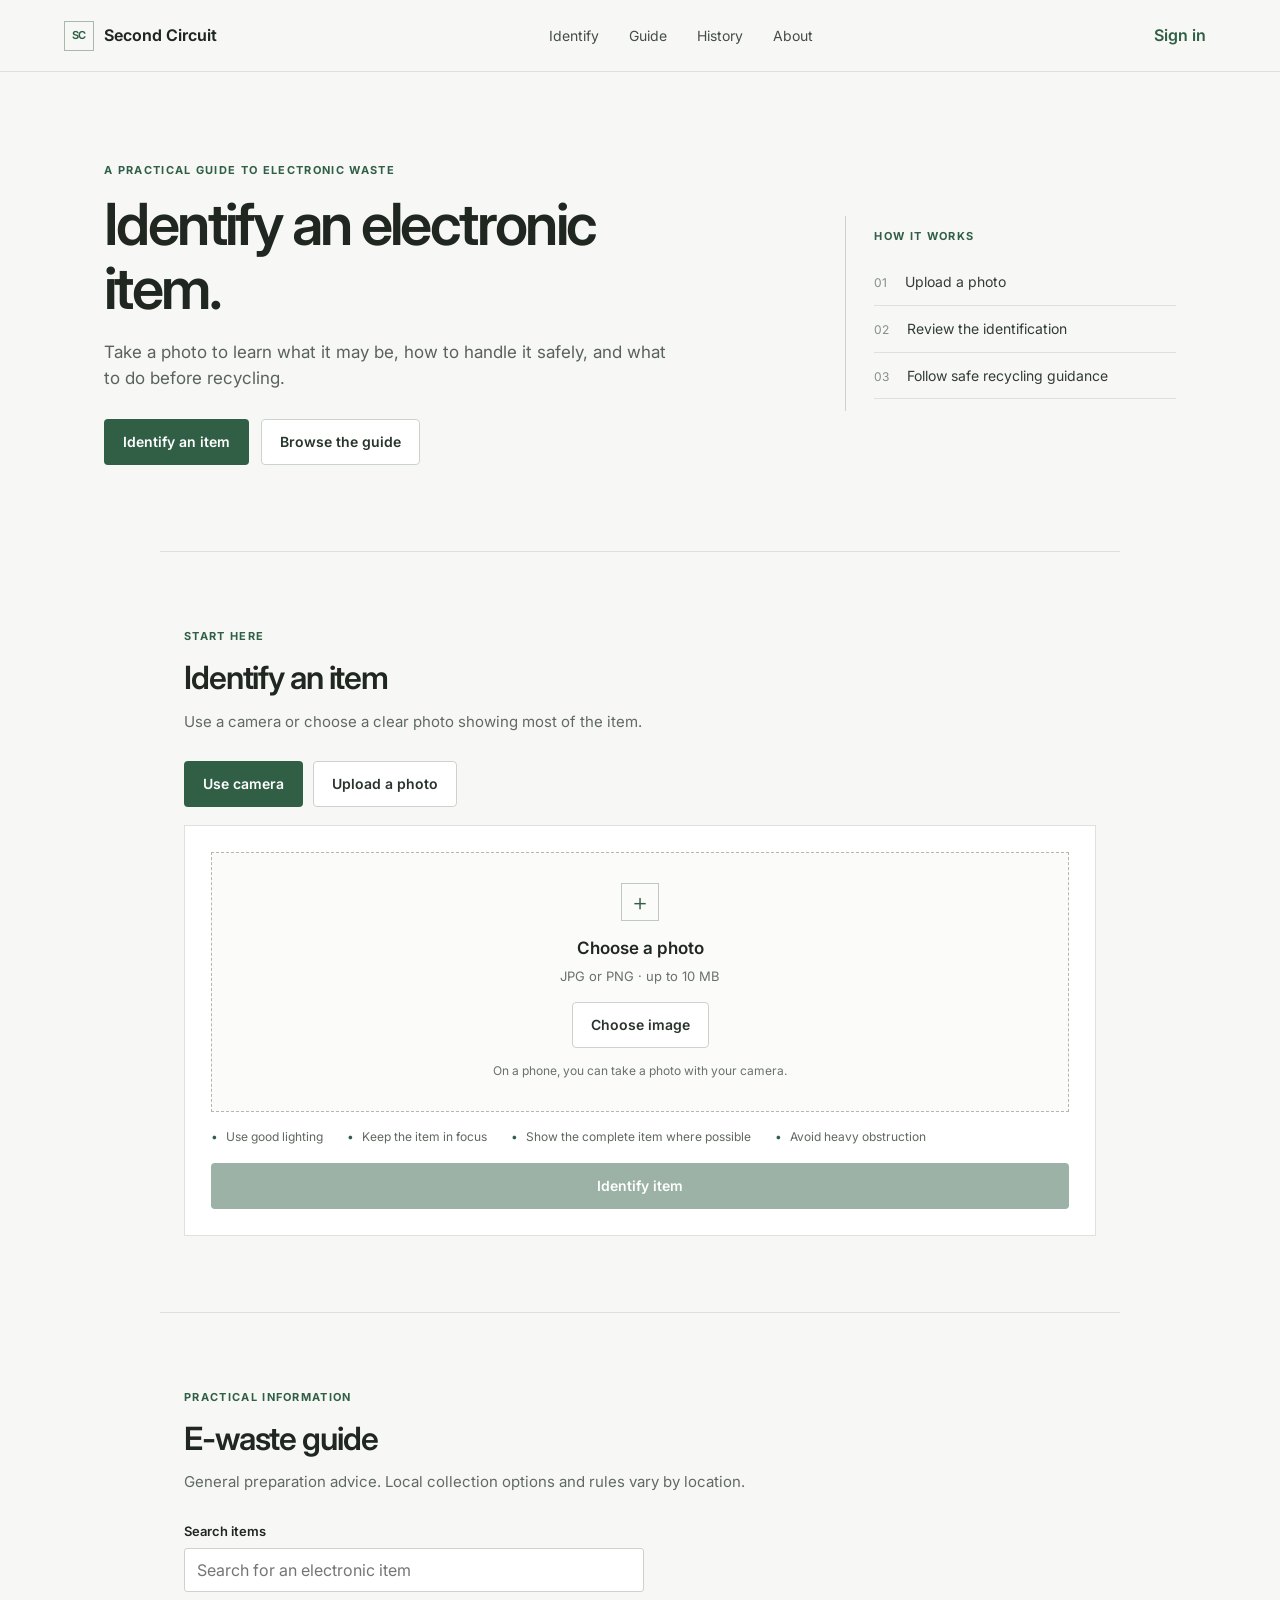
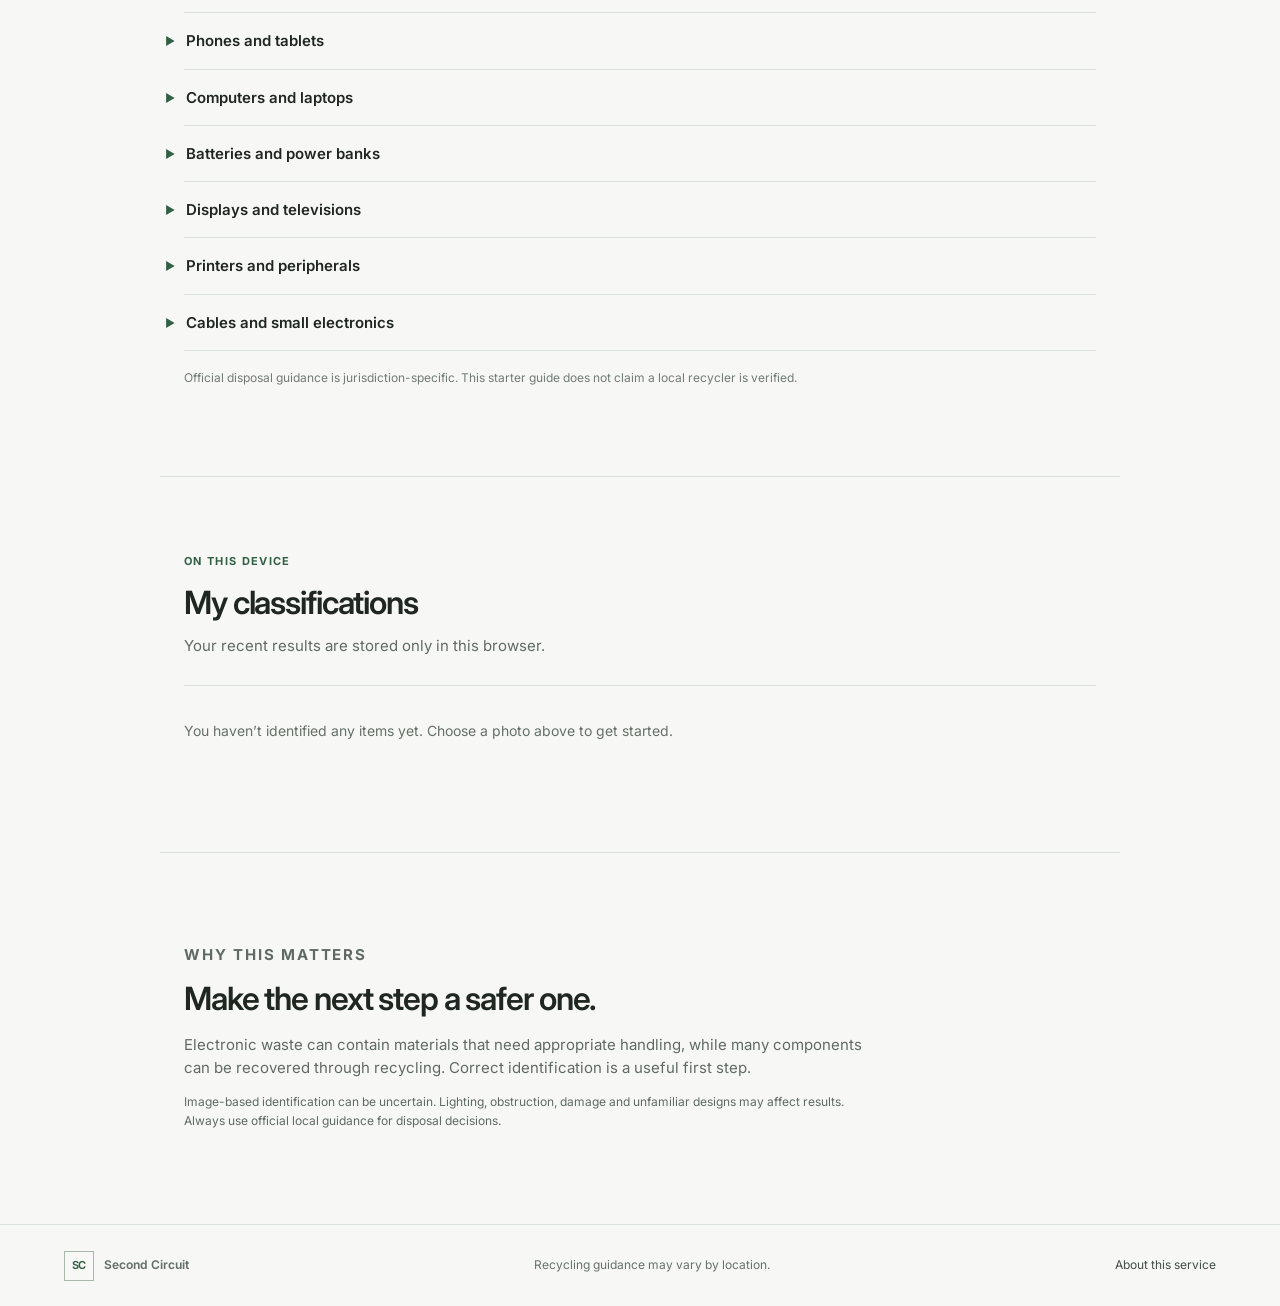
==== index.html @ 51d1e54b "Prepare validated e-waste model for deployment" ====
<!doctype html>
<html lang="en">
<head>
  <meta charset="utf-8">
  <meta name="viewport" content="width=device-width, initial-scale=1">
  <meta name="theme-color" content="#f7f8f6">
  <title>Second Circuit — E-waste assistant</title>
  <link rel="stylesheet" href="styles.css">
</head>
<body>
  <header class="site-header">
    <a class="brand" href="#home" aria-label="Second Circuit home"><span class="brand-mark">SC</span><span>Second Circuit</span></a>
    <nav aria-label="Main navigation"><a href="#identify">Identify</a><a href="#guide">Guide</a><a href="#history">History</a><a href="#about">About</a></nav>
    <button class="text-button" id="accountButton" type="button">Sign in</button>
  </header>

  <main>
    <section class="hero" id="home">
      <div class="hero-copy">
        <p class="eyebrow">A practical guide to electronic waste</p>
        <h1>Identify an electronic item.</h1>
        <p class="intro">Take a photo to learn what it may be, how to handle it safely, and what to do before recycling.</p>
        <div class="actions"><a class="button primary" href="#identify">Identify an item</a><a class="button secondary" href="#guide">Browse the guide</a></div>
      </div>
      <div class="hero-note" aria-label="Three simple steps"><p class="eyebrow">How it works</p><ol><li><span>01</span> Upload a photo</li><li><span>02</span> Review the identification</li><li><span>03</span> Follow safe recycling guidance</li></ol></div>
    </section>

    <section class="section identify-section" id="identify">
      <div class="section-heading"><p class="eyebrow">Start here</p><h2>Identify an item</h2><p>Use a camera or choose a clear photo showing most of the item.</p></div>
      <div class="identify-actions"><button class="button primary" id="useCameraButton" type="button">Use camera</button><button class="button secondary" id="uploadPhotoButton" type="button">Upload a photo</button></div>
      <section id="cameraPanel" class="camera-panel" aria-labelledby="cameraHeading" hidden>
        <div class="camera-heading"><div><p class="eyebrow">Live camera</p><h3 id="cameraHeading">Identify with camera</h3></div><button class="text-button" id="closeCameraButton" type="button">Close</button></div>
        <div id="cameraSetup" class="camera-setup">
          <p>Use your camera to identify an electronic item in real time.</p>
          <p>Your camera is accessed only while this screen is active. Video is not recorded or stored.</p>
          <p id="cameraSetupMessage" class="camera-live-message" role="status" hidden></p>
          <button class="button primary" id="startCameraButton" type="button">Start camera</button>
        </div>
        <div id="cameraActive" hidden>
          <div class="camera-frame"><video id="cameraVideo" autoplay playsinline muted aria-label="Live camera preview"></video></div>
          <p id="cameraLiveMessage" class="camera-live-message" role="status" aria-live="polite">Camera active. Identification will be unavailable until a trained model is configured.</p>
          <div id="cameraPrediction" class="camera-prediction" aria-live="polite" hidden></div>
          <div class="camera-controls"><button class="button primary" id="useResultButton" type="button" hidden>Use this result</button><button class="button secondary" id="retryInferenceButton" type="button" hidden>Retry classification</button><button class="button secondary" id="switchCameraButton" type="button" hidden>Switch camera</button><button class="text-button" id="stopCameraButton" type="button">Stop camera</button></div>
        </div>
        <div id="cameraError" class="camera-error" role="alert" hidden></div>
        <div id="cameraRecovery" class="camera-controls" hidden><button class="button secondary" id="retryCameraButton" type="button">Try again</button><button class="text-button" id="cameraUploadFallback" type="button">Upload a photo instead</button></div>
      </section>
      <form id="identifyForm" class="upload-panel">
        <input id="imageInput" type="file" accept="image/jpeg,image/png" capture="environment" hidden>
        <div id="dropZone" class="drop-zone" tabindex="0" role="button" aria-label="Choose an image of an electronic item">
          <div id="emptyUpload"><div class="upload-symbol" aria-hidden="true">＋</div><h3>Choose a photo</h3><p>JPG or PNG · up to 10 MB</p><button type="button" class="button secondary" id="chooseButton">Choose image</button><p class="camera-hint">On a phone, you can take a photo with your camera.</p></div>
          <div id="previewWrap" hidden><img id="preview" alt="Preview of the selected electronic item"><div class="file-meta"><strong id="fileName"></strong><span id="fileSize"></span></div><div class="preview-actions"><button type="button" class="text-button" id="changeButton">Change image</button><button type="button" class="text-button danger-text" id="removeButton">Remove</button></div></div>
        </div>
        <ul class="tips"><li>Use good lighting</li><li>Keep the item in focus</li><li>Show the complete item where possible</li><li>Avoid heavy obstruction</li></ul>
        <button class="button primary submit-button" id="analyzeButton" type="submit" disabled>Identify item</button>
        <p id="uploadError" class="form-error" role="alert" hidden></p>
      </form>
      <section id="result" class="result-panel" aria-live="polite" hidden></section>
    </section>

    <section class="section guide-section" id="guide">
      <div class="section-heading"><p class="eyebrow">Practical information</p><h2>E-waste guide</h2><p>General preparation advice. Local collection options and rules vary by location.</p></div>
      <label class="search-label" for="guideSearch">Search items</label><input class="search-input" id="guideSearch" type="search" placeholder="Search for an electronic item">
      <div class="guide-list" id="guideList"></div>
      <p class="source-note">Official disposal guidance is jurisdiction-specific. This starter guide does not claim a local recycler is verified.</p>
    </section>

    <section class="section history-section" id="history">
      <div class="section-heading"><p class="eyebrow">On this device</p><h2>My classifications</h2><p>Your recent results are stored only in this browser.</p></div>
      <div id="historyList" class="history-list"></div>
    </section>

    <section class="section about-section" id="about"><p class="eyebrow">Why this matters</p><h2>Make the next step a safer one.</h2><p>Electronic waste can contain materials that need appropriate handling, while many components can be recovered through recycling. Correct identification is a useful first step.</p><p class="source-note">Image-based identification can be uncertain. Lighting, obstruction, damage and unfamiliar designs may affect results. Always use official local guidance for disposal decisions.</p></section>
  </main>
  <footer><a class="brand" href="#home"><span class="brand-mark">SC</span><span>Second Circuit</span></a><span>Recycling guidance may vary by location.</span><a href="#about">About this service</a></footer>
  <script src="api-config.js"></script>
  <script src="camera-controller.js"></script>
  <script src="app.js"></script>
</body>
</html>
---- styles.css ----
@import url('https://fonts.googleapis.com/css2?family=Inter:wght@400;500;600;700&display=swap');
:root{font-family:Inter,Arial,sans-serif;color:#202620;background:#f7f8f6;font-synthesis:none;text-rendering:optimizeLegibility;--green:#315f46;--green-dark:#254a36;--muted:#68716a;--line:#dce2dc;--surface:#fff;--warning:#825b20}*{box-sizing:border-box}html{scroll-behavior:smooth}body{margin:0;line-height:1.55}.site-header{height:72px;padding:0 max(5vw,24px);display:flex;align-items:center;justify-content:space-between;border-bottom:1px solid var(--line);background:rgba(247,248,246,.96);position:sticky;top:0;z-index:5}.brand{display:inline-flex;align-items:center;gap:10px;text-decoration:none;color:#202620;font-weight:650}.brand-mark{display:grid;place-items:center;width:30px;height:30px;border:1px solid #a9b8ab;color:var(--green);font-size:11px;letter-spacing:-.04em}.site-header nav{display:flex;gap:30px}.site-header nav a,footer>a:last-child{font-size:14px;color:#444d46;text-decoration:none}.site-header nav a:hover,footer a:hover{color:var(--green)}button,a,input{font:inherit}button,a{touch-action:manipulation}button:focus-visible,a:focus-visible,input:focus-visible,[tabindex]:focus-visible{outline:3px solid #88ad91;outline-offset:3px}.text-button{border:0;background:none;color:var(--green);font-weight:600;cursor:pointer;padding:10px}.hero{max-width:1120px;margin:0 auto;padding:90px 24px 86px;display:grid;grid-template-columns:minmax(0,1.6fr) minmax(260px,.8fr);gap:80px;align-items:center}.eyebrow{text-transform:uppercase;font-size:11px;letter-spacing:.12em;font-weight:700;color:var(--green);margin:0 0 14px}.hero h1{font-size:clamp(38px,5vw,58px);letter-spacing:-.045em;line-height:1.1;max-width:600px;margin:0 0 18px;font-weight:600}.intro{font-size:17px;color:#59625b;max-width:570px;margin:0}.actions{display:flex;gap:12px;margin-top:28px}.button{min-height:46px;display:inline-flex;align-items:center;justify-content:center;padding:0 18px;border:1px solid transparent;text-decoration:none;font-size:14px;font-weight:600;cursor:pointer;border-radius:4px;transition:background .15s,border-color .15s}.primary{background:var(--green);color:white}.primary:hover{background:var(--green-dark)}.secondary{background:#fff;border-color:#cbd4cc;color:#28342c}.secondary:hover{border-color:var(--green)}.hero-note{border-left:1px solid #cbd4cc;padding:12px 0 12px 28px}.hero-note ol{list-style:none;margin:0;padding:0}.hero-note li{font-size:14px;padding:12px 0;border-bottom:1px solid var(--line);color:#333b35}.hero-note li span{color:#839087;font-size:12px;margin-right:14px}.section{max-width:960px;margin:auto;padding:76px 24px;border-top:1px solid var(--line)}.section-heading{max-width:600px;margin-bottom:28px}.section-heading h2,.about-section h2{font-size:32px;letter-spacing:-.035em;line-height:1.2;margin:0 0 12px;font-weight:600}.section-heading>p:last-child,.about-section>p{margin:0;color:#606a62;font-size:15px}.upload-panel{padding:26px;background:var(--surface);border:1px solid var(--line)}.drop-zone{min-height:260px;display:grid;place-items:center;text-align:center;border:1px dashed #aeb9b0;background:#fbfcfa;padding:24px}.upload-symbol{width:38px;height:38px;border:1px solid #bec9bf;margin:0 auto 14px;display:grid;place-items:center;font-size:22px;color:var(--green)}.drop-zone h3{font-size:17px;font-weight:600;margin:0 0 4px}.drop-zone p{font-size:13px;color:var(--muted);margin:0 0 16px}.drop-zone .camera-hint{font-size:12px;margin:14px 0 0}.tips{display:flex;flex-wrap:wrap;gap:8px 24px;padding:16px 0;margin:0;list-style:none;color:#5f695f;font-size:12px}.tips li:before{content:'•';color:var(--green);margin-right:8px}.submit-button{width:100%}.submit-button:disabled{opacity:.48;cursor:not-allowed}.form-error{color:#9e3434;font-size:13px;margin:12px 0 0}#previewWrap{max-width:100%;width:420px}#preview{width:100%;height:250px;object-fit:contain;background:#f1f3f0}.file-meta{display:flex;justify-content:space-between;gap:14px;font-size:12px;text-align:left;padding:8px 0;color:#5f695f}.file-meta strong{color:#303a32;overflow:hidden;text-overflow:ellipsis;white-space:nowrap}.preview-actions{display:flex;justify-content:center}.result-panel{margin-top:24px;padding:28px;background:white;border:1px solid var(--line)}.result-top{display:grid;grid-template-columns:112px 1fr;gap:22px;align-items:center}.result-top img{width:112px;height:100px;object-fit:cover;background:#f1f3f0}.result-top h3{font-size:24px;line-height:1.2;margin:5px 0}.result-top p{margin:0;color:#647067;font-size:13px}.confidence{display:inline-block;margin-top:8px;padding:4px 8px;background:#edf2ed;color:#315f46;font-size:12px}.result-message{margin:20px 0 0;padding:14px 16px;border-left:3px solid #bc9145;background:#fbf7ef;color:#584722;font-size:14px}.result-message.error{border-color:#b24848;background:#fbf1f1;color:#762e2e}.result-disclaimer{font-size:12px;color:#68716a;margin-top:14px}.guide-section{max-width:960px}.search-label{display:block;font-weight:600;font-size:13px;margin-bottom:7px}.search-input{width:100%;max-width:460px;height:44px;padding:0 12px;background:white;border:1px solid #cbd4cc;border-radius:3px}.guide-list{margin-top:20px;border-top:1px solid var(--line)}.guide-item{border-bottom:1px solid var(--line)}.guide-item summary{cursor:pointer;padding:16px 2px;font-weight:600;font-size:15px;list-style-position:outside}.guide-item summary::marker{color:var(--green)}.guide-body{padding:0 20px 18px;color:#59625b;font-size:14px;max-width:700px}.guide-body p{margin:4px 0 10px}.guide-body ul{margin:6px 0;padding-left:20px}.source-note{font-size:12px;color:#727b74;margin-top:18px}.history-list{border-top:1px solid var(--line)}.empty-state{padding:20px 0;color:#667067;font-size:14px}.history-row{display:flex;align-items:center;gap:14px;padding:12px 0;border-bottom:1px solid var(--line)}.history-row img{width:48px;height:48px;object-fit:cover;background:#eef1ed}.history-row strong{display:block;font-size:14px}.history-row span{font-size:12px;color:#69736b}.history-row time{margin-left:auto;color:#69736b;font-size:12px}.about-section{max-width:960px;padding-bottom:80px}.about-section>p{max-width:700px;margin:14px 0}.about-section .source-note{font-size:12px}footer{border-top:1px solid var(--line);min-height:82px;padding:20px max(5vw,24px);display:flex;justify-content:space-between;align-items:center;gap:20px}footer span{font-size:12px;color:#68716a}footer>a:last-child{font-size:12px}@media(max-width:700px){.site-header{height:62px;padding:0 18px}.site-header nav{gap:14px}.site-header nav a{font-size:12px}.site-header nav a:nth-child(3),.site-header nav a:nth-child(4){display:none}.site-header>.text-button{font-size:12px;white-space:nowrap}.hero{padding:60px 20px;grid-template-columns:1fr;gap:38px}.hero h1{font-size:40px}.intro{font-size:15px}.hero-note{padding:0 0 0 18px}.section{padding:56px 20px}.section-heading h2,.about-section h2{font-size:28px}.upload-panel{padding:14px}.drop-zone{min-height:240px}.tips{display:grid;grid-template-columns:1fr 1fr;gap:8px}.result-panel{padding:18px}.result-top{grid-template-columns:82px 1fr;gap:14px}.result-top img{width:82px;height:82px}.result-top h3{font-size:20px}footer{flex-wrap:wrap;padding:20px;justify-content:flex-start}footer span{order:3;flex-basis:100%}}@media(max-width:520px){.site-header .brand>span:not(.brand-mark){display:none}.site-header nav{gap:16px}}@media(prefers-reduced-motion:reduce){html{scroll-behavior:auto}*,*::before,*::after{transition:none!important}}
.identify-actions{display:flex;gap:10px;margin:0 0 18px}.camera-panel{background:#fff;border:1px solid var(--line);padding:22px;margin:0 0 18px}.camera-heading{display:flex;align-items:flex-start;justify-content:space-between;gap:18px}.camera-heading h3{font-size:21px;font-weight:600;letter-spacing:-.02em;margin:0 0 14px}.camera-setup{max-width:620px}.camera-setup p{font-size:14px;color:#59625b;margin:8px 0}.camera-setup .button{margin-top:10px}.camera-frame{width:100%;max-width:760px;aspect-ratio:4/3;background:#1e241f;display:grid;place-items:center;overflow:hidden;margin:10px auto 12px}.camera-frame video{width:100%;height:100%;object-fit:contain}.camera-live-message{font-size:14px;color:#526057;margin:12px 0}.camera-prediction{padding:14px 16px;border-left:3px solid var(--green);background:#f3f6f2;margin:12px 0}.camera-prediction h4{font-size:17px;margin:0 0 3px}.camera-prediction p{font-size:13px;color:#5f695f;margin:3px 0}.camera-controls{display:flex;align-items:center;gap:10px;flex-wrap:wrap;margin-top:12px}.camera-controls .text-button{min-height:44px}.camera-error{color:#762e2e;background:#fbf1f1;border-left:3px solid #b24848;padding:12px 14px;margin-top:12px;font-size:14px}.camera-error[hidden],.camera-panel[hidden],#cameraActive[hidden],#cameraSetup[hidden],#cameraRecovery[hidden],#cameraPrediction[hidden],#useResultButton[hidden],#retryInferenceButton[hidden],#switchCameraButton[hidden]{display:none}.upload-panel[hidden]{display:none}@media(max-width:700px){.camera-panel{padding:16px;margin-left:-2px;margin-right:-2px}.camera-frame{aspect-ratio:3/4;max-height:58vh}.camera-frame video{object-fit:contain}.camera-heading h3{font-size:19px}.camera-controls .button{flex:1}.camera-controls #useResultButton{flex-basis:100%}.identify-actions .button{flex:1}}
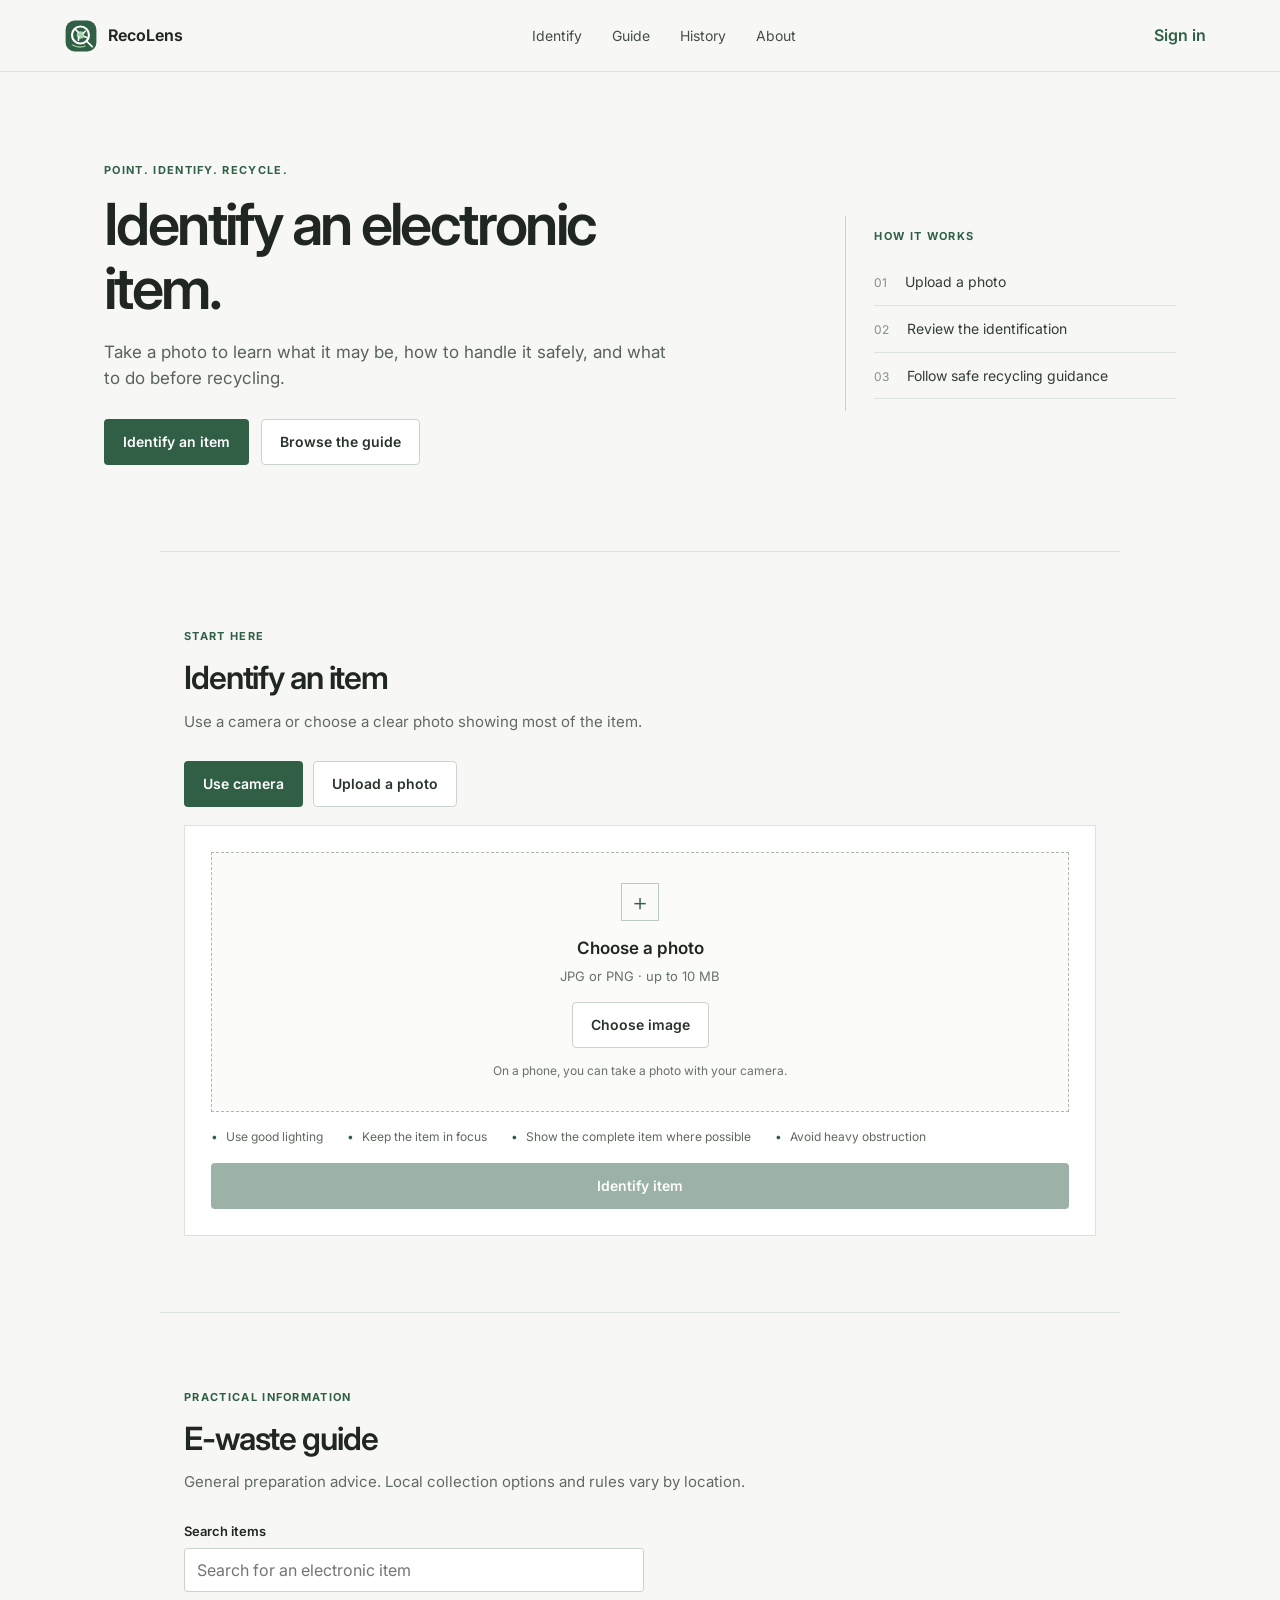
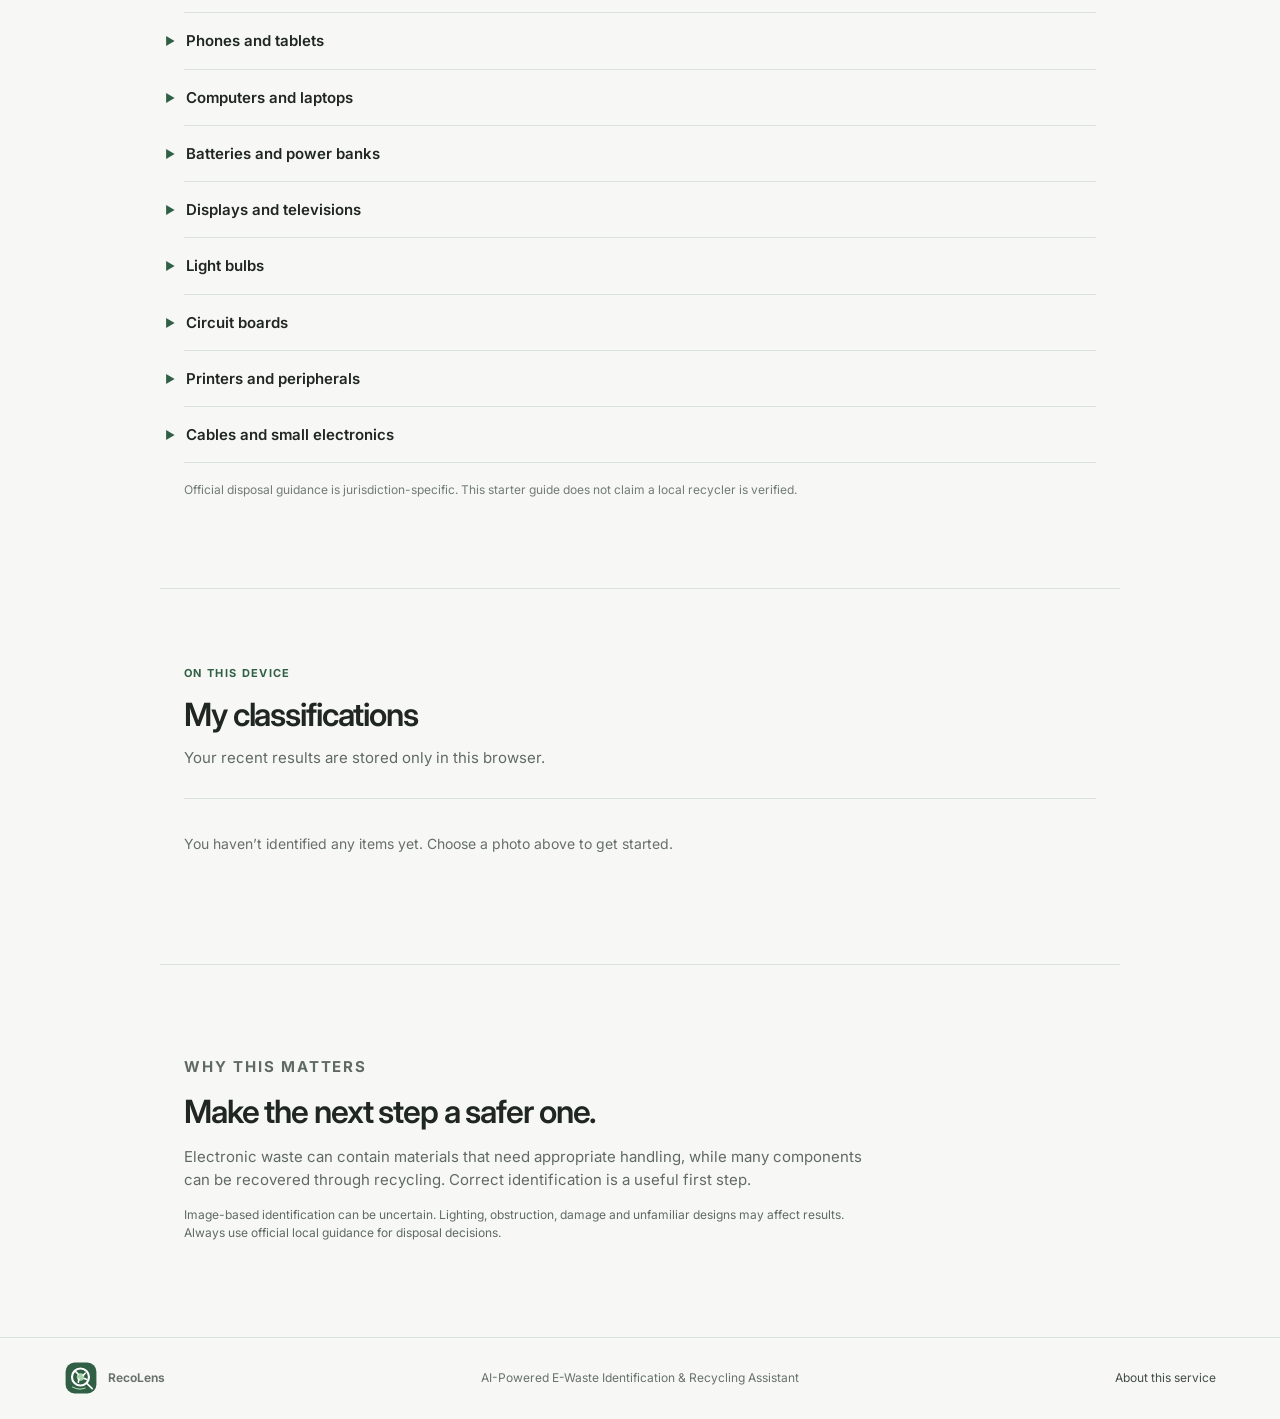
==== commit 0ba9bcaa: "feat: brand RecoLens and prepare Render deployment" ====
--- a/index.html
+++ b/index.html
@@ -4,12 +4,18 @@
   <meta charset="utf-8">
   <meta name="viewport" content="width=device-width, initial-scale=1">
   <meta name="theme-color" content="#f7f8f6">
-  <title>Second Circuit — E-waste assistant</title>
+  <meta name="description" content="Point. Identify. Recycle. RecoLens helps identify electronic items and explore safer e-waste recycling guidance.">
+  <meta property="og:type" content="website">
+  <meta property="og:title" content="RecoLens — Point. Identify. Recycle.">
+  <meta property="og:description" content="AI-Powered E-Waste Identification &amp; Recycling Assistant">
+  <meta property="og:image" content="/assets/branding/recolens-logo-horizontal.svg">
+  <link rel="icon" type="image/svg+xml" href="assets/branding/recolens-favicon.svg">
+  <title>RecoLens — E-Waste Identification &amp; Recycling</title>
   <link rel="stylesheet" href="styles.css">
 </head>
 <body>
   <header class="site-header">
-    <a class="brand" href="#home" aria-label="Second Circuit home"><span class="brand-mark">SC</span><span>Second Circuit</span></a>
+    <a class="brand" href="#home" aria-label="RecoLens home"><img class="brand-logo" src="assets/branding/recolens-logo.svg" alt=""><span>RecoLens</span></a>
     <nav aria-label="Main navigation"><a href="#identify">Identify</a><a href="#guide">Guide</a><a href="#history">History</a><a href="#about">About</a></nav>
     <button class="text-button" id="accountButton" type="button">Sign in</button>
   </header>
@@ -17,7 +23,7 @@
   <main>
     <section class="hero" id="home">
       <div class="hero-copy">
-        <p class="eyebrow">A practical guide to electronic waste</p>
+        <p class="eyebrow">Point. Identify. Recycle.</p>
         <h1>Identify an electronic item.</h1>
         <p class="intro">Take a photo to learn what it may be, how to handle it safely, and what to do before recycling.</p>
         <div class="actions"><a class="button primary" href="#identify">Identify an item</a><a class="button secondary" href="#guide">Browse the guide</a></div>
@@ -72,7 +78,7 @@
 
     <section class="section about-section" id="about"><p class="eyebrow">Why this matters</p><h2>Make the next step a safer one.</h2><p>Electronic waste can contain materials that need appropriate handling, while many components can be recovered through recycling. Correct identification is a useful first step.</p><p class="source-note">Image-based identification can be uncertain. Lighting, obstruction, damage and unfamiliar designs may affect results. Always use official local guidance for disposal decisions.</p></section>
   </main>
-  <footer><a class="brand" href="#home"><span class="brand-mark">SC</span><span>Second Circuit</span></a><span>Recycling guidance may vary by location.</span><a href="#about">About this service</a></footer>
+  <footer><a class="brand" href="#home" aria-label="RecoLens home"><img class="brand-logo" src="assets/branding/recolens-logo.svg" alt=""><span>RecoLens</span></a><span>AI-Powered E-Waste Identification &amp; Recycling Assistant</span><a href="#about">About this service</a></footer>
   <script src="api-config.js"></script>
   <script src="camera-controller.js"></script>
   <script src="app.js"></script>
--- a/styles.css
+++ b/styles.css
@@ -1,3 +1,3 @@
 @import url('https://fonts.googleapis.com/css2?family=Inter:wght@400;500;600;700&display=swap');
-:root{font-family:Inter,Arial,sans-serif;color:#202620;background:#f7f8f6;font-synthesis:none;text-rendering:optimizeLegibility;--green:#315f46;--green-dark:#254a36;--muted:#68716a;--line:#dce2dc;--surface:#fff;--warning:#825b20}*{box-sizing:border-box}html{scroll-behavior:smooth}body{margin:0;line-height:1.55}.site-header{height:72px;padding:0 max(5vw,24px);display:flex;align-items:center;justify-content:space-between;border-bottom:1px solid var(--line);background:rgba(247,248,246,.96);position:sticky;top:0;z-index:5}.brand{display:inline-flex;align-items:center;gap:10px;text-decoration:none;color:#202620;font-weight:650}.brand-mark{display:grid;place-items:center;width:30px;height:30px;border:1px solid #a9b8ab;color:var(--green);font-size:11px;letter-spacing:-.04em}.site-header nav{display:flex;gap:30px}.site-header nav a,footer>a:last-child{font-size:14px;color:#444d46;text-decoration:none}.site-header nav a:hover,footer a:hover{color:var(--green)}button,a,input{font:inherit}button,a{touch-action:manipulation}button:focus-visible,a:focus-visible,input:focus-visible,[tabindex]:focus-visible{outline:3px solid #88ad91;outline-offset:3px}.text-button{border:0;background:none;color:var(--green);font-weight:600;cursor:pointer;padding:10px}.hero{max-width:1120px;margin:0 auto;padding:90px 24px 86px;display:grid;grid-template-columns:minmax(0,1.6fr) minmax(260px,.8fr);gap:80px;align-items:center}.eyebrow{text-transform:uppercase;font-size:11px;letter-spacing:.12em;font-weight:700;color:var(--green);margin:0 0 14px}.hero h1{font-size:clamp(38px,5vw,58px);letter-spacing:-.045em;line-height:1.1;max-width:600px;margin:0 0 18px;font-weight:600}.intro{font-size:17px;color:#59625b;max-width:570px;margin:0}.actions{display:flex;gap:12px;margin-top:28px}.button{min-height:46px;display:inline-flex;align-items:center;justify-content:center;padding:0 18px;border:1px solid transparent;text-decoration:none;font-size:14px;font-weight:600;cursor:pointer;border-radius:4px;transition:background .15s,border-color .15s}.primary{background:var(--green);color:white}.primary:hover{background:var(--green-dark)}.secondary{background:#fff;border-color:#cbd4cc;color:#28342c}.secondary:hover{border-color:var(--green)}.hero-note{border-left:1px solid #cbd4cc;padding:12px 0 12px 28px}.hero-note ol{list-style:none;margin:0;padding:0}.hero-note li{font-size:14px;padding:12px 0;border-bottom:1px solid var(--line);color:#333b35}.hero-note li span{color:#839087;font-size:12px;margin-right:14px}.section{max-width:960px;margin:auto;padding:76px 24px;border-top:1px solid var(--line)}.section-heading{max-width:600px;margin-bottom:28px}.section-heading h2,.about-section h2{font-size:32px;letter-spacing:-.035em;line-height:1.2;margin:0 0 12px;font-weight:600}.section-heading>p:last-child,.about-section>p{margin:0;color:#606a62;font-size:15px}.upload-panel{padding:26px;background:var(--surface);border:1px solid var(--line)}.drop-zone{min-height:260px;display:grid;place-items:center;text-align:center;border:1px dashed #aeb9b0;background:#fbfcfa;padding:24px}.upload-symbol{width:38px;height:38px;border:1px solid #bec9bf;margin:0 auto 14px;display:grid;place-items:center;font-size:22px;color:var(--green)}.drop-zone h3{font-size:17px;font-weight:600;margin:0 0 4px}.drop-zone p{font-size:13px;color:var(--muted);margin:0 0 16px}.drop-zone .camera-hint{font-size:12px;margin:14px 0 0}.tips{display:flex;flex-wrap:wrap;gap:8px 24px;padding:16px 0;margin:0;list-style:none;color:#5f695f;font-size:12px}.tips li:before{content:'•';color:var(--green);margin-right:8px}.submit-button{width:100%}.submit-button:disabled{opacity:.48;cursor:not-allowed}.form-error{color:#9e3434;font-size:13px;margin:12px 0 0}#previewWrap{max-width:100%;width:420px}#preview{width:100%;height:250px;object-fit:contain;background:#f1f3f0}.file-meta{display:flex;justify-content:space-between;gap:14px;font-size:12px;text-align:left;padding:8px 0;color:#5f695f}.file-meta strong{color:#303a32;overflow:hidden;text-overflow:ellipsis;white-space:nowrap}.preview-actions{display:flex;justify-content:center}.result-panel{margin-top:24px;padding:28px;background:white;border:1px solid var(--line)}.result-top{display:grid;grid-template-columns:112px 1fr;gap:22px;align-items:center}.result-top img{width:112px;height:100px;object-fit:cover;background:#f1f3f0}.result-top h3{font-size:24px;line-height:1.2;margin:5px 0}.result-top p{margin:0;color:#647067;font-size:13px}.confidence{display:inline-block;margin-top:8px;padding:4px 8px;background:#edf2ed;color:#315f46;font-size:12px}.result-message{margin:20px 0 0;padding:14px 16px;border-left:3px solid #bc9145;background:#fbf7ef;color:#584722;font-size:14px}.result-message.error{border-color:#b24848;background:#fbf1f1;color:#762e2e}.result-disclaimer{font-size:12px;color:#68716a;margin-top:14px}.guide-section{max-width:960px}.search-label{display:block;font-weight:600;font-size:13px;margin-bottom:7px}.search-input{width:100%;max-width:460px;height:44px;padding:0 12px;background:white;border:1px solid #cbd4cc;border-radius:3px}.guide-list{margin-top:20px;border-top:1px solid var(--line)}.guide-item{border-bottom:1px solid var(--line)}.guide-item summary{cursor:pointer;padding:16px 2px;font-weight:600;font-size:15px;list-style-position:outside}.guide-item summary::marker{color:var(--green)}.guide-body{padding:0 20px 18px;color:#59625b;font-size:14px;max-width:700px}.guide-body p{margin:4px 0 10px}.guide-body ul{margin:6px 0;padding-left:20px}.source-note{font-size:12px;color:#727b74;margin-top:18px}.history-list{border-top:1px solid var(--line)}.empty-state{padding:20px 0;color:#667067;font-size:14px}.history-row{display:flex;align-items:center;gap:14px;padding:12px 0;border-bottom:1px solid var(--line)}.history-row img{width:48px;height:48px;object-fit:cover;background:#eef1ed}.history-row strong{display:block;font-size:14px}.history-row span{font-size:12px;color:#69736b}.history-row time{margin-left:auto;color:#69736b;font-size:12px}.about-section{max-width:960px;padding-bottom:80px}.about-section>p{max-width:700px;margin:14px 0}.about-section .source-note{font-size:12px}footer{border-top:1px solid var(--line);min-height:82px;padding:20px max(5vw,24px);display:flex;justify-content:space-between;align-items:center;gap:20px}footer span{font-size:12px;color:#68716a}footer>a:last-child{font-size:12px}@media(max-width:700px){.site-header{height:62px;padding:0 18px}.site-header nav{gap:14px}.site-header nav a{font-size:12px}.site-header nav a:nth-child(3),.site-header nav a:nth-child(4){display:none}.site-header>.text-button{font-size:12px;white-space:nowrap}.hero{padding:60px 20px;grid-template-columns:1fr;gap:38px}.hero h1{font-size:40px}.intro{font-size:15px}.hero-note{padding:0 0 0 18px}.section{padding:56px 20px}.section-heading h2,.about-section h2{font-size:28px}.upload-panel{padding:14px}.drop-zone{min-height:240px}.tips{display:grid;grid-template-columns:1fr 1fr;gap:8px}.result-panel{padding:18px}.result-top{grid-template-columns:82px 1fr;gap:14px}.result-top img{width:82px;height:82px}.result-top h3{font-size:20px}footer{flex-wrap:wrap;padding:20px;justify-content:flex-start}footer span{order:3;flex-basis:100%}}@media(max-width:520px){.site-header .brand>span:not(.brand-mark){display:none}.site-header nav{gap:16px}}@media(prefers-reduced-motion:reduce){html{scroll-behavior:auto}*,*::before,*::after{transition:none!important}}
+:root{font-family:Inter,Arial,sans-serif;color:#202620;background:#f7f8f6;font-synthesis:none;text-rendering:optimizeLegibility;--green:#315f46;--green-dark:#254a36;--muted:#68716a;--line:#dce2dc;--surface:#fff;--warning:#825b20}*{box-sizing:border-box}html{scroll-behavior:smooth}body{margin:0;line-height:1.55}.site-header{height:72px;padding:0 max(5vw,24px);display:flex;align-items:center;justify-content:space-between;border-bottom:1px solid var(--line);background:rgba(247,248,246,.96);position:sticky;top:0;z-index:5}.brand{display:inline-flex;align-items:center;gap:10px;text-decoration:none;color:#202620;font-weight:650}.brand-logo{display:block;width:34px;height:34px;object-fit:contain}.site-header nav{display:flex;gap:30px}.site-header nav a,footer>a:last-child{font-size:14px;color:#444d46;text-decoration:none}.site-header nav a:hover,footer a:hover{color:var(--green)}button,a,input{font:inherit}button,a{touch-action:manipulation}button:focus-visible,a:focus-visible,input:focus-visible,[tabindex]:focus-visible{outline:3px solid #88ad91;outline-offset:3px}.text-button{border:0;background:none;color:var(--green);font-weight:600;cursor:pointer;padding:10px}.hero{max-width:1120px;margin:0 auto;padding:90px 24px 86px;display:grid;grid-template-columns:minmax(0,1.6fr) minmax(260px,.8fr);gap:80px;align-items:center}.eyebrow{text-transform:uppercase;font-size:11px;letter-spacing:.12em;font-weight:700;color:var(--green);margin:0 0 14px}.hero h1{font-size:clamp(38px,5vw,58px);letter-spacing:-.045em;line-height:1.1;max-width:600px;margin:0 0 18px;font-weight:600}.intro{font-size:17px;color:#59625b;max-width:570px;margin:0}.actions{display:flex;gap:12px;margin-top:28px}.button{min-height:46px;display:inline-flex;align-items:center;justify-content:center;padding:0 18px;border:1px solid transparent;text-decoration:none;font-size:14px;font-weight:600;cursor:pointer;border-radius:4px;transition:background .15s,border-color .15s}.primary{background:var(--green);color:white}.primary:hover{background:var(--green-dark)}.secondary{background:#fff;border-color:#cbd4cc;color:#28342c}.secondary:hover{border-color:var(--green)}.hero-note{border-left:1px solid #cbd4cc;padding:12px 0 12px 28px}.hero-note ol{list-style:none;margin:0;padding:0}.hero-note li{font-size:14px;padding:12px 0;border-bottom:1px solid var(--line);color:#333b35}.hero-note li span{color:#839087;font-size:12px;margin-right:14px}.section{max-width:960px;margin:auto;padding:76px 24px;border-top:1px solid var(--line)}.section-heading{max-width:600px;margin-bottom:28px}.section-heading h2,.about-section h2{font-size:32px;letter-spacing:-.035em;line-height:1.2;margin:0 0 12px;font-weight:600}.section-heading>p:last-child,.about-section>p{margin:0;color:#606a62;font-size:15px}.upload-panel{padding:26px;background:var(--surface);border:1px solid var(--line)}.drop-zone{min-height:260px;display:grid;place-items:center;text-align:center;border:1px dashed #aeb9b0;background:#fbfcfa;padding:24px}.upload-symbol{width:38px;height:38px;border:1px solid #bec9bf;margin:0 auto 14px;display:grid;place-items:center;font-size:22px;color:var(--green)}.drop-zone h3{font-size:17px;font-weight:600;margin:0 0 4px}.drop-zone p{font-size:13px;color:var(--muted);margin:0 0 16px}.drop-zone .camera-hint{font-size:12px;margin:14px 0 0}.tips{display:flex;flex-wrap:wrap;gap:8px 24px;padding:16px 0;margin:0;list-style:none;color:#5f695f;font-size:12px}.tips li:before{content:'•';color:var(--green);margin-right:8px}.submit-button{width:100%}.submit-button:disabled{opacity:.48;cursor:not-allowed}.form-error{color:#9e3434;font-size:13px;margin:12px 0 0}#previewWrap{max-width:100%;width:420px}#preview{width:100%;height:250px;object-fit:contain;background:#f1f3f0}.file-meta{display:flex;justify-content:space-between;gap:14px;font-size:12px;text-align:left;padding:8px 0;color:#5f695f}.file-meta strong{color:#303a32;overflow:hidden;text-overflow:ellipsis;white-space:nowrap}.preview-actions{display:flex;justify-content:center}.result-panel{margin-top:24px;padding:28px;background:white;border:1px solid var(--line)}.result-top{display:grid;grid-template-columns:112px 1fr;gap:22px;align-items:center}.result-top img{width:112px;height:100px;object-fit:cover;background:#f1f3f0}.result-top h3{font-size:24px;line-height:1.2;margin:5px 0}.result-top p{margin:0;color:#647067;font-size:13px}.confidence{display:inline-block;margin-top:8px;padding:4px 8px;background:#edf2ed;color:#315f46;font-size:12px}.result-message{margin:20px 0 0;padding:14px 16px;border-left:3px solid #bc9145;background:#fbf7ef;color:#584722;font-size:14px}.result-message.error{border-color:#b24848;background:#fbf1f1;color:#762e2e}.result-disclaimer{font-size:12px;color:#68716a;margin-top:14px}.guide-section{max-width:960px}.search-label{display:block;font-weight:600;font-size:13px;margin-bottom:7px}.search-input{width:100%;max-width:460px;height:44px;padding:0 12px;background:white;border:1px solid #cbd4cc;border-radius:3px}.guide-list{margin-top:20px;border-top:1px solid var(--line)}.guide-item{border-bottom:1px solid var(--line)}.guide-item summary{cursor:pointer;padding:16px 2px;font-weight:600;font-size:15px;list-style-position:outside}.guide-item summary::marker{color:var(--green)}.guide-body{padding:0 20px 18px;color:#59625b;font-size:14px;max-width:700px}.guide-body p{margin:4px 0 10px}.guide-body ul{margin:6px 0;padding-left:20px}.source-note{font-size:12px;color:#727b74;margin-top:18px}.history-list{border-top:1px solid var(--line)}.empty-state{padding:20px 0;color:#667067;font-size:14px}.history-row{display:flex;align-items:center;gap:14px;padding:12px 0;border-bottom:1px solid var(--line)}.history-row img{width:48px;height:48px;object-fit:cover;background:#eef1ed}.history-row strong{display:block;font-size:14px}.history-row span{font-size:12px;color:#69736b}.history-row time{margin-left:auto;color:#69736b;font-size:12px}.about-section{max-width:960px;padding-bottom:80px}.about-section>p{max-width:700px;margin:14px 0}.about-section .source-note{font-size:12px}footer{border-top:1px solid var(--line);min-height:82px;padding:20px max(5vw,24px);display:flex;justify-content:space-between;align-items:center;gap:20px}footer span{font-size:12px;color:#68716a}footer>a:last-child{font-size:12px}@media(max-width:700px){.site-header{height:62px;padding:0 18px}.site-header nav{gap:14px}.site-header nav a{font-size:12px}.site-header nav a:nth-child(3),.site-header nav a:nth-child(4){display:none}.site-header>.text-button{font-size:12px;white-space:nowrap}.hero{padding:60px 20px;grid-template-columns:1fr;gap:38px}.hero h1{font-size:40px}.intro{font-size:15px}.hero-note{padding:0 0 0 18px}.section{padding:56px 20px}.section-heading h2,.about-section h2{font-size:28px}.upload-panel{padding:14px}.drop-zone{min-height:240px}.tips{display:grid;grid-template-columns:1fr 1fr;gap:8px}.result-panel{padding:18px}.result-top{grid-template-columns:82px 1fr;gap:14px}.result-top img{width:82px;height:82px}.result-top h3{font-size:20px}footer{flex-wrap:wrap;padding:20px;justify-content:flex-start}footer span{order:3;flex-basis:100%}}@media(max-width:520px){.site-header .brand>span:last-child{display:none}.site-header nav{gap:16px}}@media(prefers-reduced-motion:reduce){html{scroll-behavior:auto}*,*::before,*::after{transition:none!important}}
 .identify-actions{display:flex;gap:10px;margin:0 0 18px}.camera-panel{background:#fff;border:1px solid var(--line);padding:22px;margin:0 0 18px}.camera-heading{display:flex;align-items:flex-start;justify-content:space-between;gap:18px}.camera-heading h3{font-size:21px;font-weight:600;letter-spacing:-.02em;margin:0 0 14px}.camera-setup{max-width:620px}.camera-setup p{font-size:14px;color:#59625b;margin:8px 0}.camera-setup .button{margin-top:10px}.camera-frame{width:100%;max-width:760px;aspect-ratio:4/3;background:#1e241f;display:grid;place-items:center;overflow:hidden;margin:10px auto 12px}.camera-frame video{width:100%;height:100%;object-fit:contain}.camera-live-message{font-size:14px;color:#526057;margin:12px 0}.camera-prediction{padding:14px 16px;border-left:3px solid var(--green);background:#f3f6f2;margin:12px 0}.camera-prediction h4{font-size:17px;margin:0 0 3px}.camera-prediction p{font-size:13px;color:#5f695f;margin:3px 0}.camera-controls{display:flex;align-items:center;gap:10px;flex-wrap:wrap;margin-top:12px}.camera-controls .text-button{min-height:44px}.camera-error{color:#762e2e;background:#fbf1f1;border-left:3px solid #b24848;padding:12px 14px;margin-top:12px;font-size:14px}.camera-error[hidden],.camera-panel[hidden],#cameraActive[hidden],#cameraSetup[hidden],#cameraRecovery[hidden],#cameraPrediction[hidden],#useResultButton[hidden],#retryInferenceButton[hidden],#switchCameraButton[hidden]{display:none}.upload-panel[hidden]{display:none}@media(max-width:700px){.camera-panel{padding:16px;margin-left:-2px;margin-right:-2px}.camera-frame{aspect-ratio:3/4;max-height:58vh}.camera-frame video{object-fit:contain}.camera-heading h3{font-size:19px}.camera-controls .button{flex:1}.camera-controls #useResultButton{flex-basis:100%}.identify-actions .button{flex:1}}
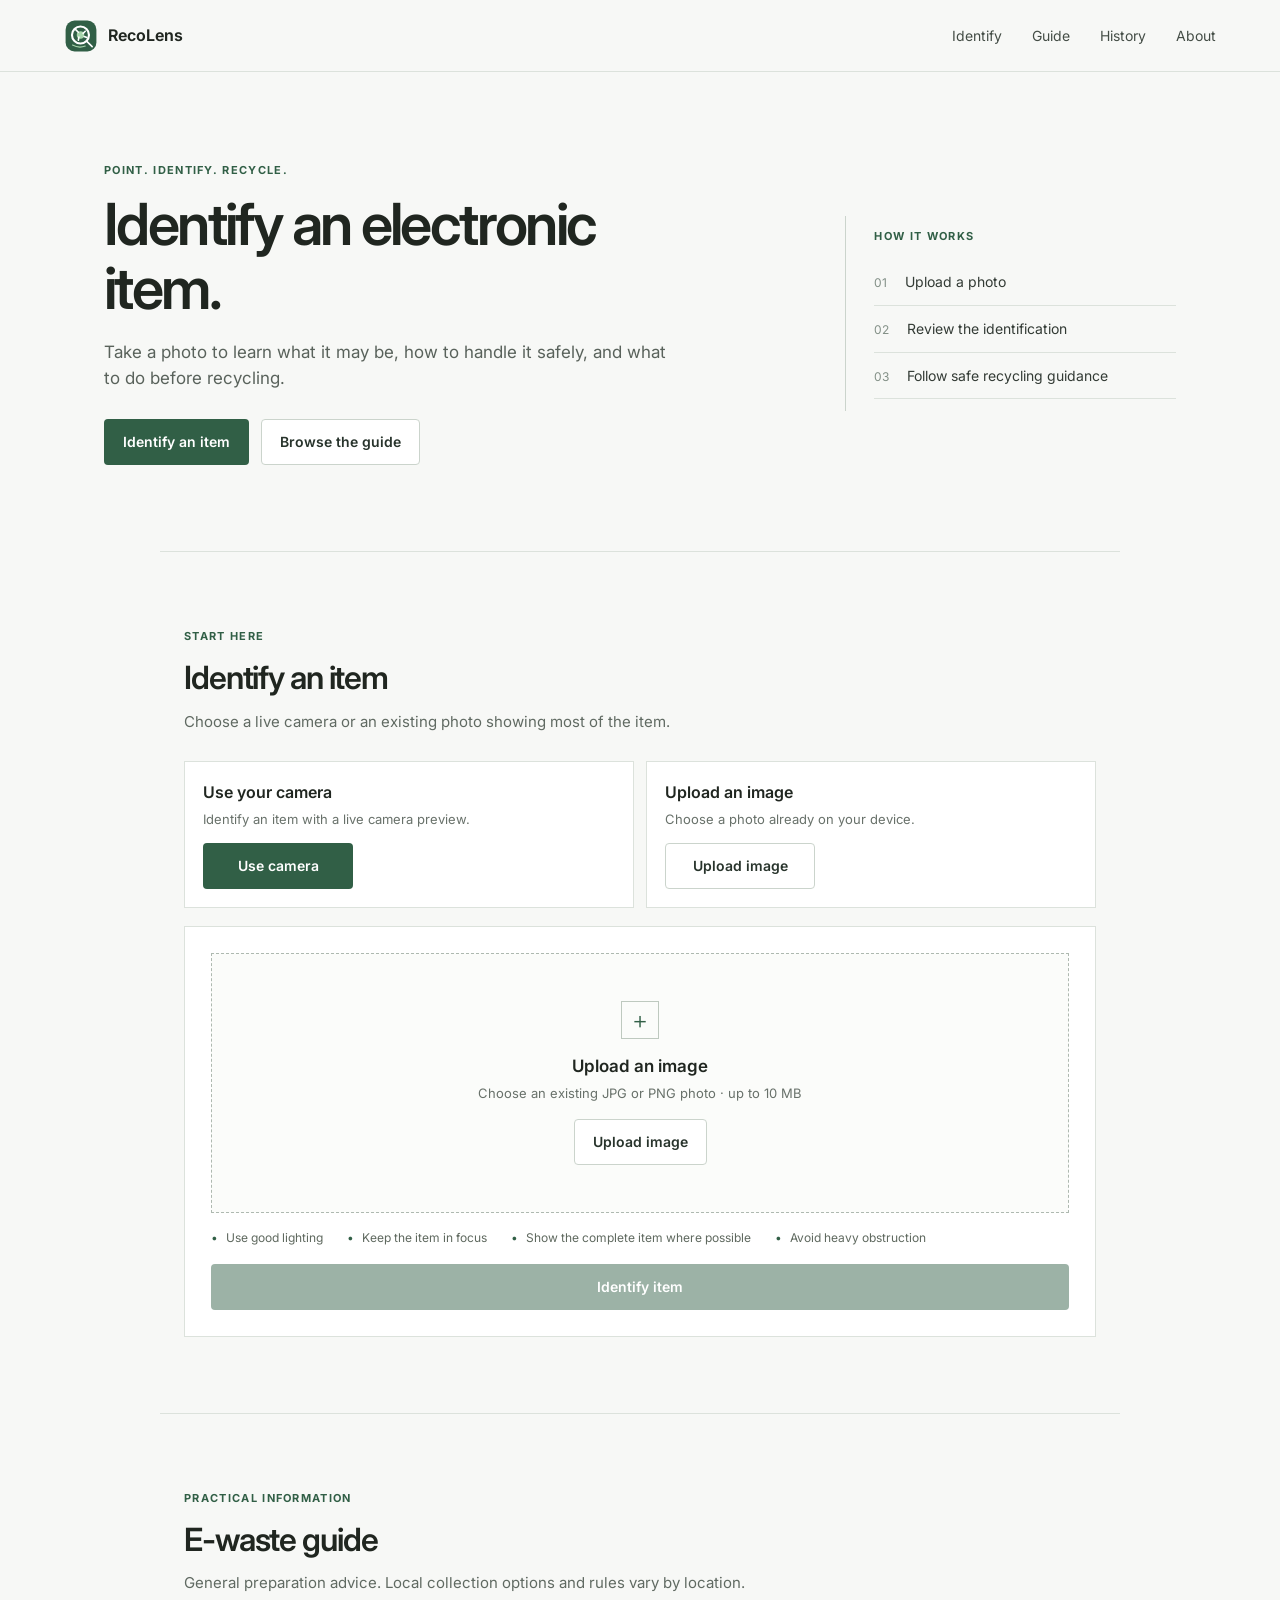
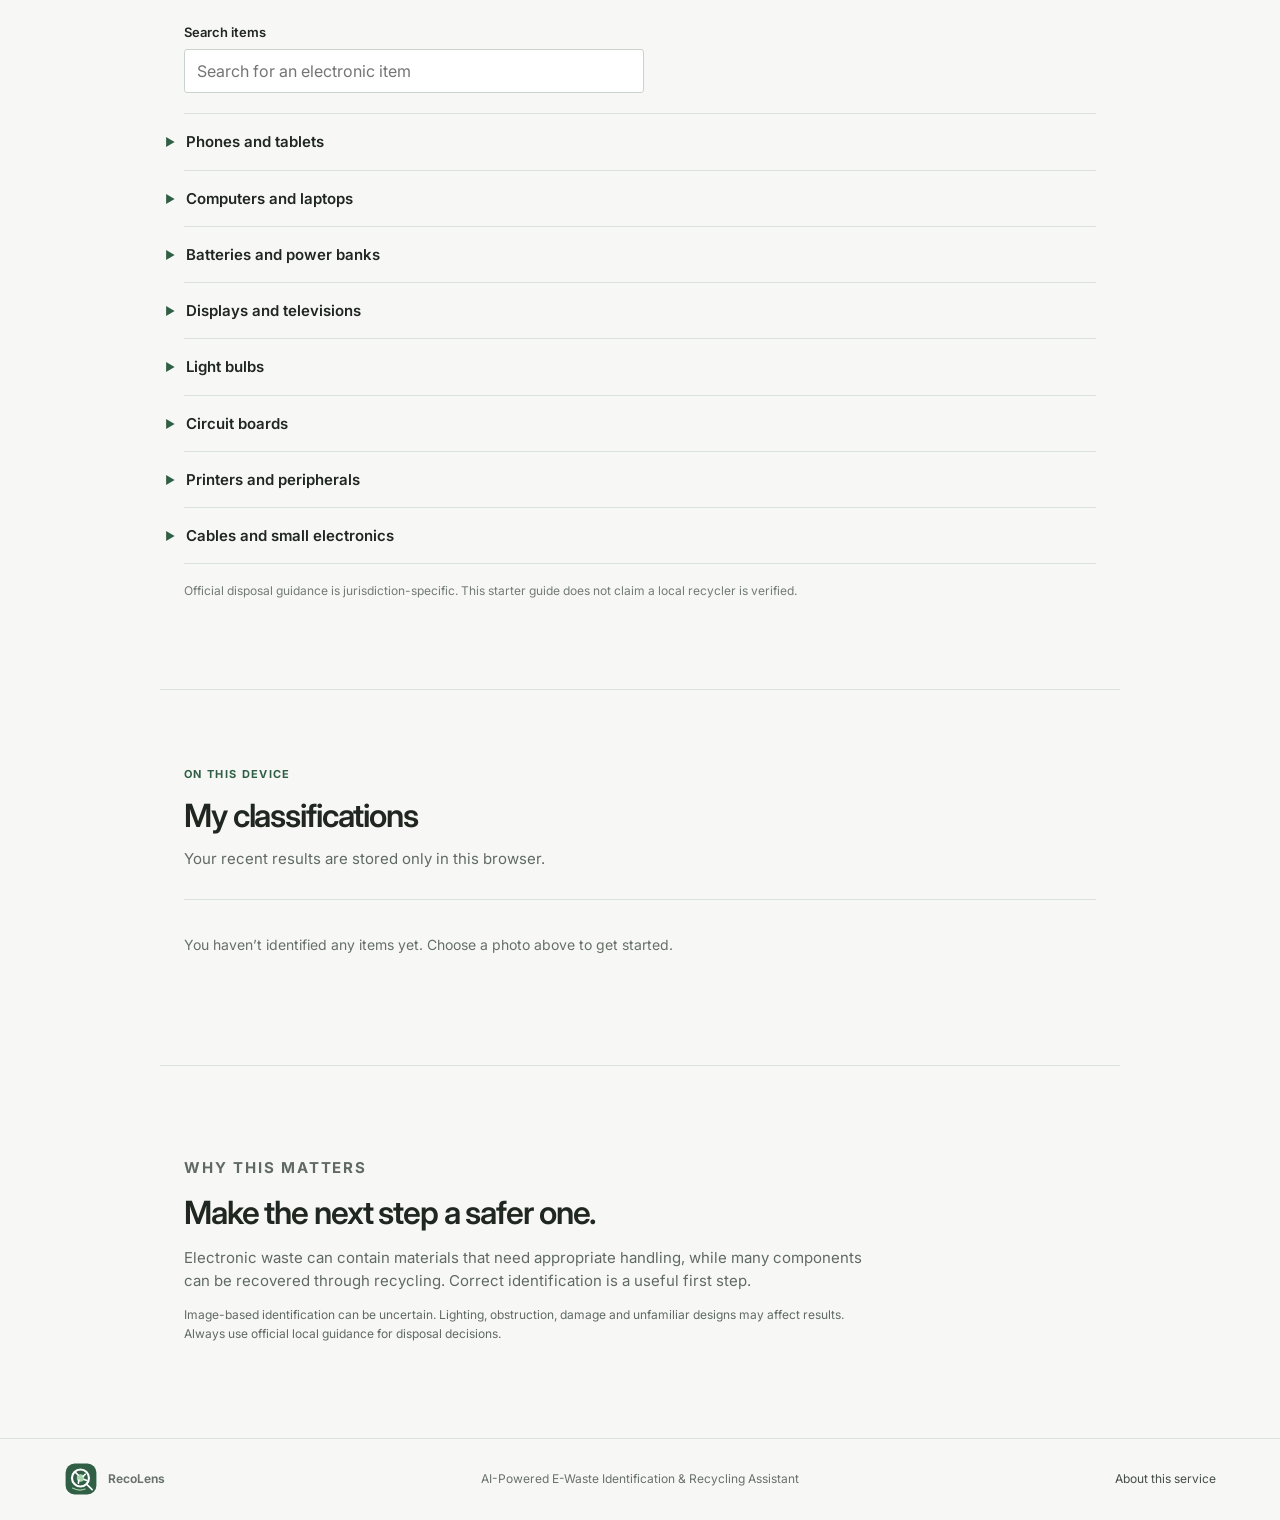
==== commit b45c6ccc: "fix: improve mobile upload navigation and history UX" ====
--- a/index.html
+++ b/index.html
@@ -16,8 +16,8 @@
 <body>
   <header class="site-header">
     <a class="brand" href="#home" aria-label="RecoLens home"><img class="brand-logo" src="assets/branding/recolens-logo.svg" alt=""><span>RecoLens</span></a>
-    <nav aria-label="Main navigation"><a href="#identify">Identify</a><a href="#guide">Guide</a><a href="#history">History</a><a href="#about">About</a></nav>
-    <button class="text-button" id="accountButton" type="button">Sign in</button>
+    <button class="menu-toggle" id="menuToggle" type="button" aria-label="Open navigation menu" aria-expanded="false" aria-controls="primaryNavigation"><span aria-hidden="true">☰</span></button>
+    <nav id="primaryNavigation" aria-label="Main navigation"><a href="#identify">Identify</a><a href="#guide">Guide</a><a href="#history">History</a><a href="#about">About</a></nav>
   </header>
 
   <main>
@@ -32,8 +32,8 @@
     </section>
 
     <section class="section identify-section" id="identify">
-      <div class="section-heading"><p class="eyebrow">Start here</p><h2>Identify an item</h2><p>Use a camera or choose a clear photo showing most of the item.</p></div>
-      <div class="identify-actions"><button class="button primary" id="useCameraButton" type="button">Use camera</button><button class="button secondary" id="uploadPhotoButton" type="button">Upload a photo</button></div>
+      <div class="section-heading"><p class="eyebrow">Start here</p><h2>Identify an item</h2><p>Choose a live camera or an existing photo showing most of the item.</p></div>
+      <div class="identify-actions"><div class="identify-choice"><h3>Use your camera</h3><p>Identify an item with a live camera preview.</p><button class="button primary" id="useCameraButton" type="button">Use camera</button></div><div class="identify-choice"><h3>Upload an image</h3><p>Choose a photo already on your device.</p><button class="button secondary" id="uploadPhotoButton" type="button">Upload image</button></div></div>
       <section id="cameraPanel" class="camera-panel" aria-labelledby="cameraHeading" hidden>
         <div class="camera-heading"><div><p class="eyebrow">Live camera</p><h3 id="cameraHeading">Identify with camera</h3></div><button class="text-button" id="closeCameraButton" type="button">Close</button></div>
         <div id="cameraSetup" class="camera-setup">
@@ -46,15 +46,15 @@
           <div class="camera-frame"><video id="cameraVideo" autoplay playsinline muted aria-label="Live camera preview"></video></div>
           <p id="cameraLiveMessage" class="camera-live-message" role="status" aria-live="polite">Camera active. Identification will be unavailable until a trained model is configured.</p>
           <div id="cameraPrediction" class="camera-prediction" aria-live="polite" hidden></div>
-          <div class="camera-controls"><button class="button primary" id="useResultButton" type="button" hidden>Use this result</button><button class="button secondary" id="retryInferenceButton" type="button" hidden>Retry classification</button><button class="button secondary" id="switchCameraButton" type="button" hidden>Switch camera</button><button class="text-button" id="stopCameraButton" type="button">Stop camera</button></div>
+          <div class="camera-controls"><button class="button primary" id="useResultButton" type="button" hidden>Use this result</button><button class="button secondary" id="retryInferenceButton" type="button" hidden>Retry classification</button><button class="button secondary" id="switchCameraButton" type="button" hidden>Switch camera</button><button class="button secondary" id="flashlightButton" type="button" aria-pressed="false" hidden>Turn flashlight on</button><button class="text-button" id="stopCameraButton" type="button">Stop camera</button></div>
         </div>
         <div id="cameraError" class="camera-error" role="alert" hidden></div>
         <div id="cameraRecovery" class="camera-controls" hidden><button class="button secondary" id="retryCameraButton" type="button">Try again</button><button class="text-button" id="cameraUploadFallback" type="button">Upload a photo instead</button></div>
       </section>
       <form id="identifyForm" class="upload-panel">
-        <input id="imageInput" type="file" accept="image/jpeg,image/png" capture="environment" hidden>
+        <input id="imageInput" type="file" accept="image/*" aria-label="Choose an existing image of an electronic item" hidden>
         <div id="dropZone" class="drop-zone" tabindex="0" role="button" aria-label="Choose an image of an electronic item">
-          <div id="emptyUpload"><div class="upload-symbol" aria-hidden="true">＋</div><h3>Choose a photo</h3><p>JPG or PNG · up to 10 MB</p><button type="button" class="button secondary" id="chooseButton">Choose image</button><p class="camera-hint">On a phone, you can take a photo with your camera.</p></div>
+          <div id="emptyUpload"><div class="upload-symbol" aria-hidden="true">＋</div><h3>Upload an image</h3><p>Choose an existing JPG or PNG photo · up to 10 MB</p><button type="button" class="button secondary" id="chooseButton">Upload image</button></div>
           <div id="previewWrap" hidden><img id="preview" alt="Preview of the selected electronic item"><div class="file-meta"><strong id="fileName"></strong><span id="fileSize"></span></div><div class="preview-actions"><button type="button" class="text-button" id="changeButton">Change image</button><button type="button" class="text-button danger-text" id="removeButton">Remove</button></div></div>
         </div>
         <ul class="tips"><li>Use good lighting</li><li>Keep the item in focus</li><li>Show the complete item where possible</li><li>Avoid heavy obstruction</li></ul>
@@ -80,6 +80,7 @@
   </main>
   <footer><a class="brand" href="#home" aria-label="RecoLens home"><img class="brand-logo" src="assets/branding/recolens-logo.svg" alt=""><span>RecoLens</span></a><span>AI-Powered E-Waste Identification &amp; Recycling Assistant</span><a href="#about">About this service</a></footer>
   <script src="api-config.js"></script>
+  <script src="history-store.js"></script>
   <script src="camera-controller.js"></script>
   <script src="app.js"></script>
 </body>
--- a/styles.css
+++ b/styles.css
@@ -1,3 +1,38 @@
 @import url('https://fonts.googleapis.com/css2?family=Inter:wght@400;500;600;700&display=swap');
-:root{font-family:Inter,Arial,sans-serif;color:#202620;background:#f7f8f6;font-synthesis:none;text-rendering:optimizeLegibility;--green:#315f46;--green-dark:#254a36;--muted:#68716a;--line:#dce2dc;--surface:#fff;--warning:#825b20}*{box-sizing:border-box}html{scroll-behavior:smooth}body{margin:0;line-height:1.55}.site-header{height:72px;padding:0 max(5vw,24px);display:flex;align-items:center;justify-content:space-between;border-bottom:1px solid var(--line);background:rgba(247,248,246,.96);position:sticky;top:0;z-index:5}.brand{display:inline-flex;align-items:center;gap:10px;text-decoration:none;color:#202620;font-weight:650}.brand-logo{display:block;width:34px;height:34px;object-fit:contain}.site-header nav{display:flex;gap:30px}.site-header nav a,footer>a:last-child{font-size:14px;color:#444d46;text-decoration:none}.site-header nav a:hover,footer a:hover{color:var(--green)}button,a,input{font:inherit}button,a{touch-action:manipulation}button:focus-visible,a:focus-visible,input:focus-visible,[tabindex]:focus-visible{outline:3px solid #88ad91;outline-offset:3px}.text-button{border:0;background:none;color:var(--green);font-weight:600;cursor:pointer;padding:10px}.hero{max-width:1120px;margin:0 auto;padding:90px 24px 86px;display:grid;grid-template-columns:minmax(0,1.6fr) minmax(260px,.8fr);gap:80px;align-items:center}.eyebrow{text-transform:uppercase;font-size:11px;letter-spacing:.12em;font-weight:700;color:var(--green);margin:0 0 14px}.hero h1{font-size:clamp(38px,5vw,58px);letter-spacing:-.045em;line-height:1.1;max-width:600px;margin:0 0 18px;font-weight:600}.intro{font-size:17px;color:#59625b;max-width:570px;margin:0}.actions{display:flex;gap:12px;margin-top:28px}.button{min-height:46px;display:inline-flex;align-items:center;justify-content:center;padding:0 18px;border:1px solid transparent;text-decoration:none;font-size:14px;font-weight:600;cursor:pointer;border-radius:4px;transition:background .15s,border-color .15s}.primary{background:var(--green);color:white}.primary:hover{background:var(--green-dark)}.secondary{background:#fff;border-color:#cbd4cc;color:#28342c}.secondary:hover{border-color:var(--green)}.hero-note{border-left:1px solid #cbd4cc;padding:12px 0 12px 28px}.hero-note ol{list-style:none;margin:0;padding:0}.hero-note li{font-size:14px;padding:12px 0;border-bottom:1px solid var(--line);color:#333b35}.hero-note li span{color:#839087;font-size:12px;margin-right:14px}.section{max-width:960px;margin:auto;padding:76px 24px;border-top:1px solid var(--line)}.section-heading{max-width:600px;margin-bottom:28px}.section-heading h2,.about-section h2{font-size:32px;letter-spacing:-.035em;line-height:1.2;margin:0 0 12px;font-weight:600}.section-heading>p:last-child,.about-section>p{margin:0;color:#606a62;font-size:15px}.upload-panel{padding:26px;background:var(--surface);border:1px solid var(--line)}.drop-zone{min-height:260px;display:grid;place-items:center;text-align:center;border:1px dashed #aeb9b0;background:#fbfcfa;padding:24px}.upload-symbol{width:38px;height:38px;border:1px solid #bec9bf;margin:0 auto 14px;display:grid;place-items:center;font-size:22px;color:var(--green)}.drop-zone h3{font-size:17px;font-weight:600;margin:0 0 4px}.drop-zone p{font-size:13px;color:var(--muted);margin:0 0 16px}.drop-zone .camera-hint{font-size:12px;margin:14px 0 0}.tips{display:flex;flex-wrap:wrap;gap:8px 24px;padding:16px 0;margin:0;list-style:none;color:#5f695f;font-size:12px}.tips li:before{content:'•';color:var(--green);margin-right:8px}.submit-button{width:100%}.submit-button:disabled{opacity:.48;cursor:not-allowed}.form-error{color:#9e3434;font-size:13px;margin:12px 0 0}#previewWrap{max-width:100%;width:420px}#preview{width:100%;height:250px;object-fit:contain;background:#f1f3f0}.file-meta{display:flex;justify-content:space-between;gap:14px;font-size:12px;text-align:left;padding:8px 0;color:#5f695f}.file-meta strong{color:#303a32;overflow:hidden;text-overflow:ellipsis;white-space:nowrap}.preview-actions{display:flex;justify-content:center}.result-panel{margin-top:24px;padding:28px;background:white;border:1px solid var(--line)}.result-top{display:grid;grid-template-columns:112px 1fr;gap:22px;align-items:center}.result-top img{width:112px;height:100px;object-fit:cover;background:#f1f3f0}.result-top h3{font-size:24px;line-height:1.2;margin:5px 0}.result-top p{margin:0;color:#647067;font-size:13px}.confidence{display:inline-block;margin-top:8px;padding:4px 8px;background:#edf2ed;color:#315f46;font-size:12px}.result-message{margin:20px 0 0;padding:14px 16px;border-left:3px solid #bc9145;background:#fbf7ef;color:#584722;font-size:14px}.result-message.error{border-color:#b24848;background:#fbf1f1;color:#762e2e}.result-disclaimer{font-size:12px;color:#68716a;margin-top:14px}.guide-section{max-width:960px}.search-label{display:block;font-weight:600;font-size:13px;margin-bottom:7px}.search-input{width:100%;max-width:460px;height:44px;padding:0 12px;background:white;border:1px solid #cbd4cc;border-radius:3px}.guide-list{margin-top:20px;border-top:1px solid var(--line)}.guide-item{border-bottom:1px solid var(--line)}.guide-item summary{cursor:pointer;padding:16px 2px;font-weight:600;font-size:15px;list-style-position:outside}.guide-item summary::marker{color:var(--green)}.guide-body{padding:0 20px 18px;color:#59625b;font-size:14px;max-width:700px}.guide-body p{margin:4px 0 10px}.guide-body ul{margin:6px 0;padding-left:20px}.source-note{font-size:12px;color:#727b74;margin-top:18px}.history-list{border-top:1px solid var(--line)}.empty-state{padding:20px 0;color:#667067;font-size:14px}.history-row{display:flex;align-items:center;gap:14px;padding:12px 0;border-bottom:1px solid var(--line)}.history-row img{width:48px;height:48px;object-fit:cover;background:#eef1ed}.history-row strong{display:block;font-size:14px}.history-row span{font-size:12px;color:#69736b}.history-row time{margin-left:auto;color:#69736b;font-size:12px}.about-section{max-width:960px;padding-bottom:80px}.about-section>p{max-width:700px;margin:14px 0}.about-section .source-note{font-size:12px}footer{border-top:1px solid var(--line);min-height:82px;padding:20px max(5vw,24px);display:flex;justify-content:space-between;align-items:center;gap:20px}footer span{font-size:12px;color:#68716a}footer>a:last-child{font-size:12px}@media(max-width:700px){.site-header{height:62px;padding:0 18px}.site-header nav{gap:14px}.site-header nav a{font-size:12px}.site-header nav a:nth-child(3),.site-header nav a:nth-child(4){display:none}.site-header>.text-button{font-size:12px;white-space:nowrap}.hero{padding:60px 20px;grid-template-columns:1fr;gap:38px}.hero h1{font-size:40px}.intro{font-size:15px}.hero-note{padding:0 0 0 18px}.section{padding:56px 20px}.section-heading h2,.about-section h2{font-size:28px}.upload-panel{padding:14px}.drop-zone{min-height:240px}.tips{display:grid;grid-template-columns:1fr 1fr;gap:8px}.result-panel{padding:18px}.result-top{grid-template-columns:82px 1fr;gap:14px}.result-top img{width:82px;height:82px}.result-top h3{font-size:20px}footer{flex-wrap:wrap;padding:20px;justify-content:flex-start}footer span{order:3;flex-basis:100%}}@media(max-width:520px){.site-header .brand>span:last-child{display:none}.site-header nav{gap:16px}}@media(prefers-reduced-motion:reduce){html{scroll-behavior:auto}*,*::before,*::after{transition:none!important}}
-.identify-actions{display:flex;gap:10px;margin:0 0 18px}.camera-panel{background:#fff;border:1px solid var(--line);padding:22px;margin:0 0 18px}.camera-heading{display:flex;align-items:flex-start;justify-content:space-between;gap:18px}.camera-heading h3{font-size:21px;font-weight:600;letter-spacing:-.02em;margin:0 0 14px}.camera-setup{max-width:620px}.camera-setup p{font-size:14px;color:#59625b;margin:8px 0}.camera-setup .button{margin-top:10px}.camera-frame{width:100%;max-width:760px;aspect-ratio:4/3;background:#1e241f;display:grid;place-items:center;overflow:hidden;margin:10px auto 12px}.camera-frame video{width:100%;height:100%;object-fit:contain}.camera-live-message{font-size:14px;color:#526057;margin:12px 0}.camera-prediction{padding:14px 16px;border-left:3px solid var(--green);background:#f3f6f2;margin:12px 0}.camera-prediction h4{font-size:17px;margin:0 0 3px}.camera-prediction p{font-size:13px;color:#5f695f;margin:3px 0}.camera-controls{display:flex;align-items:center;gap:10px;flex-wrap:wrap;margin-top:12px}.camera-controls .text-button{min-height:44px}.camera-error{color:#762e2e;background:#fbf1f1;border-left:3px solid #b24848;padding:12px 14px;margin-top:12px;font-size:14px}.camera-error[hidden],.camera-panel[hidden],#cameraActive[hidden],#cameraSetup[hidden],#cameraRecovery[hidden],#cameraPrediction[hidden],#useResultButton[hidden],#retryInferenceButton[hidden],#switchCameraButton[hidden]{display:none}.upload-panel[hidden]{display:none}@media(max-width:700px){.camera-panel{padding:16px;margin-left:-2px;margin-right:-2px}.camera-frame{aspect-ratio:3/4;max-height:58vh}.camera-frame video{object-fit:contain}.camera-heading h3{font-size:19px}.camera-controls .button{flex:1}.camera-controls #useResultButton{flex-basis:100%}.identify-actions .button{flex:1}}
+:root{font-family:Inter,Arial,sans-serif;color:#202620;background:#f7f8f6;font-synthesis:none;text-rendering:optimizeLegibility;--green:#315f46;--green-dark:#254a36;--muted:#68716a;--line:#dce2dc;--surface:#fff;--warning:#825b20}*{box-sizing:border-box}html{scroll-behavior:smooth}body{margin:0;line-height:1.55}.site-header{height:72px;padding:0 max(5vw,24px);display:flex;align-items:center;justify-content:space-between;border-bottom:1px solid var(--line);background:rgba(247,248,246,.96);position:sticky;top:0;z-index:5}.brand{display:inline-flex;align-items:center;gap:10px;text-decoration:none;color:#202620;font-weight:650}.brand-logo{display:block;width:34px;height:34px;object-fit:contain}.site-header nav{display:flex;gap:30px}.site-header nav a,footer>a:last-child{font-size:14px;color:#444d46;text-decoration:none}.site-header nav a:hover,footer a:hover{color:var(--green)}button,a,input{font:inherit}button,a{touch-action:manipulation}button:focus-visible,a:focus-visible,input:focus-visible,[tabindex]:focus-visible{outline:3px solid #88ad91;outline-offset:3px}.text-button{border:0;background:none;color:var(--green);font-weight:600;cursor:pointer;padding:10px}.hero{max-width:1120px;margin:0 auto;padding:90px 24px 86px;display:grid;grid-template-columns:minmax(0,1.6fr) minmax(260px,.8fr);gap:80px;align-items:center}.eyebrow{text-transform:uppercase;font-size:11px;letter-spacing:.12em;font-weight:700;color:var(--green);margin:0 0 14px}.hero h1{font-size:clamp(38px,5vw,58px);letter-spacing:-.045em;line-height:1.1;max-width:600px;margin:0 0 18px;font-weight:600}.intro{font-size:17px;color:#59625b;max-width:570px;margin:0}.actions{display:flex;gap:12px;margin-top:28px}.button{min-height:46px;display:inline-flex;align-items:center;justify-content:center;padding:0 18px;border:1px solid transparent;text-decoration:none;font-size:14px;font-weight:600;cursor:pointer;border-radius:4px;transition:background .15s,border-color .15s}.primary{background:var(--green);color:white}.primary:hover{background:var(--green-dark)}.secondary{background:#fff;border-color:#cbd4cc;color:#28342c}.secondary:hover{border-color:var(--green)}.hero-note{border-left:1px solid #cbd4cc;padding:12px 0 12px 28px}.hero-note ol{list-style:none;margin:0;padding:0}.hero-note li{font-size:14px;padding:12px 0;border-bottom:1px solid var(--line);color:#333b35}.hero-note li span{color:#839087;font-size:12px;margin-right:14px}.section{max-width:960px;margin:auto;padding:76px 24px;border-top:1px solid var(--line)}.section-heading{max-width:600px;margin-bottom:28px}.section-heading h2,.about-section h2{font-size:32px;letter-spacing:-.035em;line-height:1.2;margin:0 0 12px;font-weight:600}.section-heading>p:last-child,.about-section>p{margin:0;color:#606a62;font-size:15px}.upload-panel{padding:26px;background:var(--surface);border:1px solid var(--line)}.drop-zone{min-height:260px;display:grid;place-items:center;text-align:center;border:1px dashed #aeb9b0;background:#fbfcfa;padding:24px}.upload-symbol{width:38px;height:38px;border:1px solid #bec9bf;margin:0 auto 14px;display:grid;place-items:center;font-size:22px;color:var(--green)}.drop-zone h3{font-size:17px;font-weight:600;margin:0 0 4px}.drop-zone p{font-size:13px;color:var(--muted);margin:0 0 16px}.tips{display:flex;flex-wrap:wrap;gap:8px 24px;padding:16px 0;margin:0;list-style:none;color:#5f695f;font-size:12px}.tips li:before{content:'•';color:var(--green);margin-right:8px}.submit-button{width:100%}.submit-button:disabled{opacity:.48;cursor:not-allowed}.form-error{color:#9e3434;font-size:13px;margin:12px 0 0}#previewWrap{max-width:100%;width:420px}#preview{width:100%;height:250px;object-fit:contain;background:#f1f3f0}.file-meta{display:flex;justify-content:space-between;gap:14px;font-size:12px;text-align:left;padding:8px 0;color:#5f695f}.file-meta strong{color:#303a32;overflow:hidden;text-overflow:ellipsis;white-space:nowrap}.preview-actions{display:flex;justify-content:center}.result-panel{margin-top:24px;padding:28px;background:white;border:1px solid var(--line)}.result-top{display:grid;grid-template-columns:112px 1fr;gap:22px;align-items:center}.result-top img{width:112px;height:100px;object-fit:cover;background:#f1f3f0}.result-top h3{font-size:24px;line-height:1.2;margin:5px 0}.result-top p{margin:0;color:#647067;font-size:13px}.confidence{display:inline-block;margin-top:8px;padding:4px 8px;background:#edf2ed;color:#315f46;font-size:12px}.result-message{margin:20px 0 0;padding:14px 16px;border-left:3px solid #bc9145;background:#fbf7ef;color:#584722;font-size:14px}.result-message.error{border-color:#b24848;background:#fbf1f1;color:#762e2e}.result-disclaimer{font-size:12px;color:#68716a;margin-top:14px}.guide-section{max-width:960px}.search-label{display:block;font-weight:600;font-size:13px;margin-bottom:7px}.search-input{width:100%;max-width:460px;height:44px;padding:0 12px;background:white;border:1px solid #cbd4cc;border-radius:3px}.guide-list{margin-top:20px;border-top:1px solid var(--line)}.guide-item{border-bottom:1px solid var(--line)}.guide-item summary{cursor:pointer;padding:16px 2px;font-weight:600;font-size:15px;list-style-position:outside}.guide-item summary::marker{color:var(--green)}.guide-body{padding:0 20px 18px;color:#59625b;font-size:14px;max-width:700px}.guide-body p{margin:4px 0 10px}.guide-body ul{margin:6px 0;padding-left:20px}.source-note{font-size:12px;color:#727b74;margin-top:18px}.history-list{border-top:1px solid var(--line)}.empty-state{padding:20px 0;color:#667067;font-size:14px}.history-row{display:flex;align-items:center;gap:14px;padding:12px 0;border-bottom:1px solid var(--line)}.history-row img{width:48px;height:48px;object-fit:cover;background:#eef1ed}.history-row strong{display:block;font-size:14px}.history-row span{font-size:12px;color:#69736b}.history-row time{margin-left:auto;color:#69736b;font-size:12px}.about-section{max-width:960px;padding-bottom:80px}.about-section>p{max-width:700px;margin:14px 0}.about-section .source-note{font-size:12px}footer{border-top:1px solid var(--line);min-height:82px;padding:20px max(5vw,24px);display:flex;justify-content:space-between;align-items:center;gap:20px}footer span{font-size:12px;color:#68716a}footer>a:last-child{font-size:12px}@media(max-width:700px){.site-header{height:62px;padding:0 18px}.site-header nav{gap:14px}.site-header nav a{font-size:12px}.site-header nav a:nth-child(3),.site-header nav a:nth-child(4){display:none}.hero{padding:60px 20px;grid-template-columns:1fr;gap:38px}.hero h1{font-size:40px}.intro{font-size:15px}.hero-note{padding:0 0 0 18px}.section{padding:56px 20px}.section-heading h2,.about-section h2{font-size:28px}.upload-panel{padding:14px}.drop-zone{min-height:240px}.tips{display:grid;grid-template-columns:1fr 1fr;gap:8px}.result-panel{padding:18px}.result-top{grid-template-columns:82px 1fr;gap:14px}.result-top img{width:82px;height:82px}.result-top h3{font-size:20px}footer{flex-wrap:wrap;padding:20px;justify-content:flex-start}footer span{order:3;flex-basis:100%}}@media(max-width:520px){.site-header .brand>span:last-child{display:none}.site-header nav{gap:16px}}@media(prefers-reduced-motion:reduce){html{scroll-behavior:auto}*,*::before,*::after{transition:none!important}}
+.identify-actions{display:flex;gap:10px;margin:0 0 18px}.camera-panel{background:#fff;border:1px solid var(--line);padding:22px;margin:0 0 18px}.camera-heading{display:flex;align-items:flex-start;justify-content:space-between;gap:18px}.camera-heading h3{font-size:21px;font-weight:600;letter-spacing:-.02em;margin:0 0 14px}.camera-setup{max-width:620px}.camera-setup p{font-size:14px;color:#59625b;margin:8px 0}.camera-setup .button{margin-top:10px}.camera-frame{width:100%;max-width:760px;aspect-ratio:4/3;background:#1e241f;display:grid;place-items:center;overflow:hidden;margin:10px auto 12px}.camera-frame video{width:100%;height:100%;object-fit:contain}.camera-live-message{font-size:14px;color:#526057;margin:12px 0}.camera-prediction{padding:14px 16px;border-left:3px solid var(--green);background:#f3f6f2;margin:12px 0}.camera-prediction h4{font-size:17px;margin:0 0 3px}.camera-prediction p{font-size:13px;color:#5f695f;margin:3px 0}.camera-controls{display:flex;align-items:center;gap:10px;flex-wrap:wrap;margin-top:12px}.camera-controls .text-button{min-height:44px}.camera-controls button[hidden]{display:none}.camera-error{color:#762e2e;background:#fbf1f1;border-left:3px solid #b24848;padding:12px 14px;margin-top:12px;font-size:14px}.camera-error[hidden],.camera-panel[hidden],#cameraActive[hidden],#cameraSetup[hidden],#cameraRecovery[hidden],#cameraPrediction[hidden],#useResultButton[hidden],#retryInferenceButton[hidden],#switchCameraButton[hidden]{display:none}.upload-panel[hidden]{display:none}@media(max-width:700px){.camera-panel{padding:16px;margin-left:-2px;margin-right:-2px}.camera-frame{aspect-ratio:3/4;max-height:58vh}.camera-frame video{object-fit:contain}.camera-heading h3{font-size:19px}.camera-controls .button{flex:1}.camera-controls #useResultButton{flex-basis:100%}.identify-actions .button{flex:1}}
+
+/* Clear, separate choices for the live camera and existing photo upload. */
+.menu-toggle{display:none}
+.identify-actions{display:grid;grid-template-columns:repeat(2,minmax(0,1fr));gap:12px}
+.identify-choice{padding:18px;background:#fff;border:1px solid var(--line)}
+.identify-choice h3{font-size:16px;margin:0 0 4px;font-weight:600}
+.identify-choice p{font-size:13px;color:var(--muted);margin:0 0 14px}
+.identify-choice .button{min-width:150px}
+#identify,#guide,#history,#about{scroll-margin-top:82px}
+@media(max-width:700px){
+  .site-header{height:56px;padding:0 16px;justify-content:flex-start;gap:12px}
+  .site-header .brand>span:last-child{display:inline}
+  .site-header nav{display:none;position:absolute;top:55px;left:0;right:0;flex-direction:column;gap:0;padding:8px 16px 12px;background:#f7f8f6;border-bottom:1px solid var(--line);box-shadow:0 8px 14px rgba(32,38,32,.08)}
+  .site-header nav.is-open{display:flex}
+  .site-header nav.is-open a:nth-child(3),.site-header nav.is-open a:nth-child(4){display:flex}
+  .site-header nav a{font-size:15px;min-height:44px;display:flex;align-items:center;padding:0 8px}
+  .menu-toggle{display:inline-flex;align-items:center;justify-content:center;margin-left:auto;width:44px;height:44px;border:1px solid var(--line);border-radius:4px;background:#fff;color:#28342c;font-size:20px;cursor:pointer}
+  .hero{padding:44px 20px 48px;gap:28px}
+  .section{padding:44px 18px}
+  .identify-actions{grid-template-columns:1fr}
+  .identify-choice{padding:16px}
+  .identify-choice .button{width:100%;min-height:48px}
+  .upload-panel{padding:12px}
+  #identify,#guide,#history,#about{scroll-margin-top:64px}
+}
+@media(max-width:380px){
+  .site-header{padding:0 12px}
+  .site-header .brand{gap:7px;font-size:14px}
+  .brand-logo{width:30px;height:30px}
+  .hero{padding-top:36px}
+  .hero h1{font-size:34px}
+  .tips{grid-template-columns:1fr}
+  .history-row{gap:9px}
+  .history-row time{font-size:11px}
+}
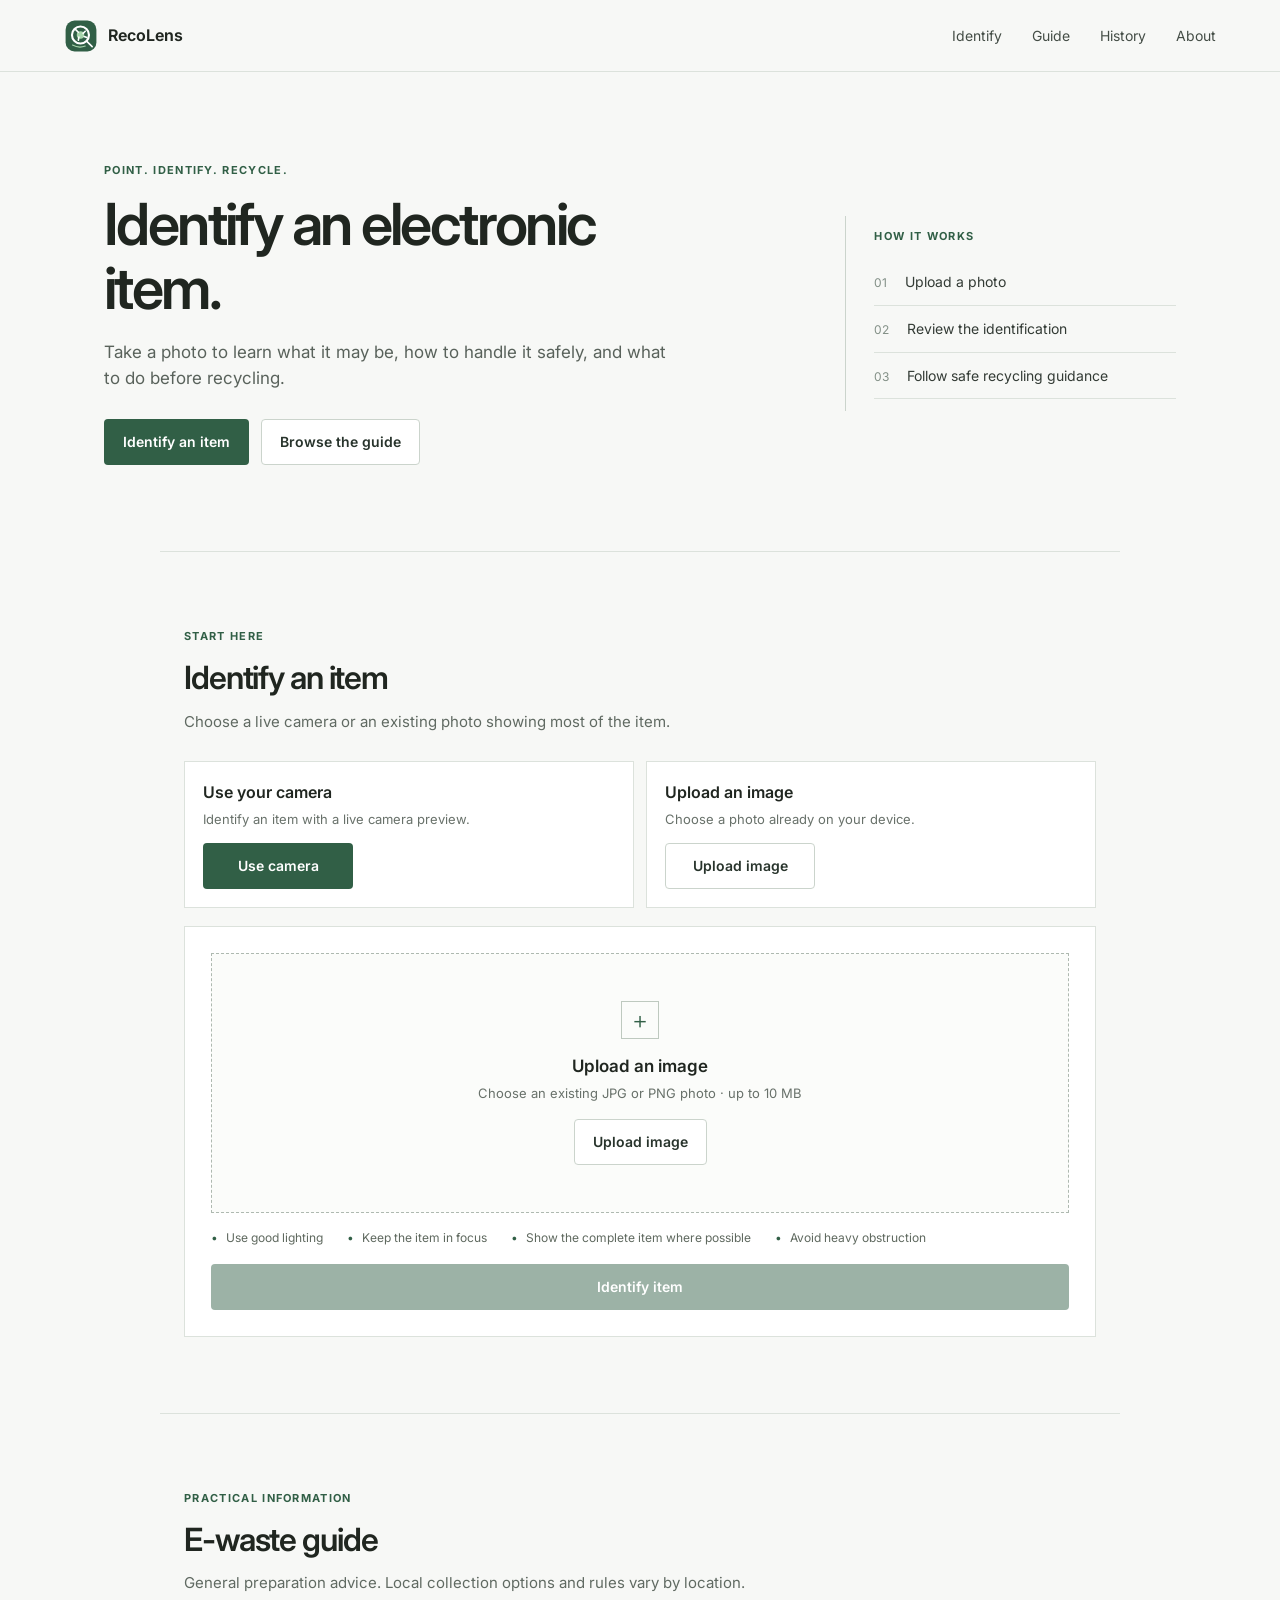
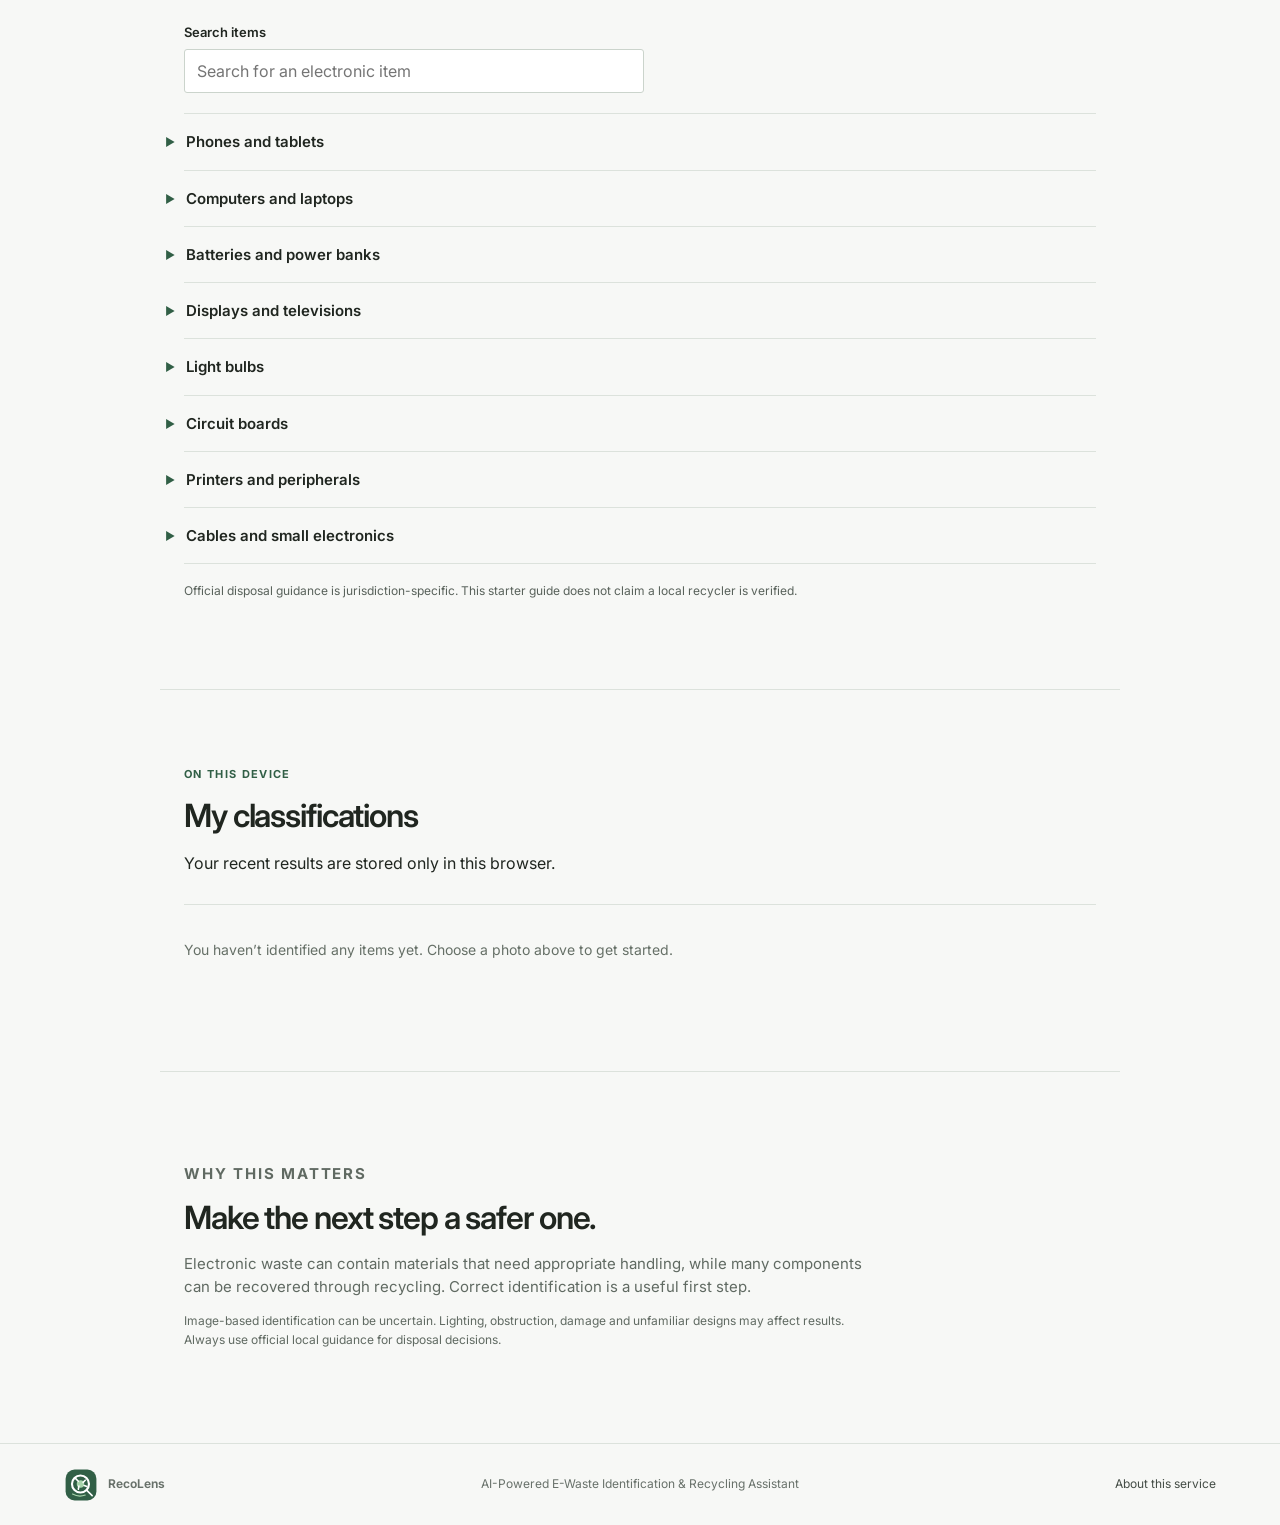
==== commit f325c6bf: "fix: harden RecoLens production UX and hosting" ====
--- a/index.html
+++ b/index.html
@@ -46,13 +46,13 @@
           <div class="camera-frame"><video id="cameraVideo" autoplay playsinline muted aria-label="Live camera preview"></video></div>
           <p id="cameraLiveMessage" class="camera-live-message" role="status" aria-live="polite">Camera active. Identification will be unavailable until a trained model is configured.</p>
           <div id="cameraPrediction" class="camera-prediction" aria-live="polite" hidden></div>
-          <div class="camera-controls"><button class="button primary" id="useResultButton" type="button" hidden>Use this result</button><button class="button secondary" id="retryInferenceButton" type="button" hidden>Retry classification</button><button class="button secondary" id="switchCameraButton" type="button" hidden>Switch camera</button><button class="button secondary" id="flashlightButton" type="button" aria-pressed="false" hidden>Turn flashlight on</button><button class="text-button" id="stopCameraButton" type="button">Stop camera</button></div>
+          <div class="camera-controls"><button class="button primary" id="captureButton" type="button">Capture and identify</button><button class="button primary" id="useResultButton" type="button" hidden>View result</button><button class="button secondary" id="retryInferenceButton" type="button" hidden>Try another capture</button><button class="button secondary" id="switchCameraButton" type="button" hidden>Switch camera</button><button class="button secondary" id="flashlightButton" type="button" aria-pressed="false" hidden>Turn flashlight on</button><button class="text-button" id="stopCameraButton" type="button">Stop camera</button></div>
         </div>
         <div id="cameraError" class="camera-error" role="alert" hidden></div>
         <div id="cameraRecovery" class="camera-controls" hidden><button class="button secondary" id="retryCameraButton" type="button">Try again</button><button class="text-button" id="cameraUploadFallback" type="button">Upload a photo instead</button></div>
       </section>
       <form id="identifyForm" class="upload-panel">
-        <input id="imageInput" type="file" accept="image/*" aria-label="Choose an existing image of an electronic item" hidden>
+        <input id="imageInput" type="file" accept="image/jpeg,image/png" aria-label="Choose an existing image of an electronic item" hidden>
         <div id="dropZone" class="drop-zone" tabindex="0" role="button" aria-label="Choose an image of an electronic item">
           <div id="emptyUpload"><div class="upload-symbol" aria-hidden="true">＋</div><h3>Upload an image</h3><p>Choose an existing JPG or PNG photo · up to 10 MB</p><button type="button" class="button secondary" id="chooseButton">Upload image</button></div>
           <div id="previewWrap" hidden><img id="preview" alt="Preview of the selected electronic item"><div class="file-meta"><strong id="fileName"></strong><span id="fileSize"></span></div><div class="preview-actions"><button type="button" class="text-button" id="changeButton">Change image</button><button type="button" class="text-button danger-text" id="removeButton">Remove</button></div></div>
@@ -72,7 +72,7 @@
     </section>
 
     <section class="section history-section" id="history">
-      <div class="section-heading"><p class="eyebrow">On this device</p><h2>My classifications</h2><p>Your recent results are stored only in this browser.</p></div>
+      <div class="section-heading"><p class="eyebrow">On this device</p><h2>My classifications</h2><p>Your recent results are stored only in this browser.</p><button class="text-button danger-text" id="clearHistoryButton" type="button" hidden>Clear history</button></div>
       <div id="historyList" class="history-list"></div>
     </section>
 
--- a/styles.css
+++ b/styles.css
@@ -1,5 +1,5 @@
 @import url('https://fonts.googleapis.com/css2?family=Inter:wght@400;500;600;700&display=swap');
-:root{font-family:Inter,Arial,sans-serif;color:#202620;background:#f7f8f6;font-synthesis:none;text-rendering:optimizeLegibility;--green:#315f46;--green-dark:#254a36;--muted:#68716a;--line:#dce2dc;--surface:#fff;--warning:#825b20}*{box-sizing:border-box}html{scroll-behavior:smooth}body{margin:0;line-height:1.55}.site-header{height:72px;padding:0 max(5vw,24px);display:flex;align-items:center;justify-content:space-between;border-bottom:1px solid var(--line);background:rgba(247,248,246,.96);position:sticky;top:0;z-index:5}.brand{display:inline-flex;align-items:center;gap:10px;text-decoration:none;color:#202620;font-weight:650}.brand-logo{display:block;width:34px;height:34px;object-fit:contain}.site-header nav{display:flex;gap:30px}.site-header nav a,footer>a:last-child{font-size:14px;color:#444d46;text-decoration:none}.site-header nav a:hover,footer a:hover{color:var(--green)}button,a,input{font:inherit}button,a{touch-action:manipulation}button:focus-visible,a:focus-visible,input:focus-visible,[tabindex]:focus-visible{outline:3px solid #88ad91;outline-offset:3px}.text-button{border:0;background:none;color:var(--green);font-weight:600;cursor:pointer;padding:10px}.hero{max-width:1120px;margin:0 auto;padding:90px 24px 86px;display:grid;grid-template-columns:minmax(0,1.6fr) minmax(260px,.8fr);gap:80px;align-items:center}.eyebrow{text-transform:uppercase;font-size:11px;letter-spacing:.12em;font-weight:700;color:var(--green);margin:0 0 14px}.hero h1{font-size:clamp(38px,5vw,58px);letter-spacing:-.045em;line-height:1.1;max-width:600px;margin:0 0 18px;font-weight:600}.intro{font-size:17px;color:#59625b;max-width:570px;margin:0}.actions{display:flex;gap:12px;margin-top:28px}.button{min-height:46px;display:inline-flex;align-items:center;justify-content:center;padding:0 18px;border:1px solid transparent;text-decoration:none;font-size:14px;font-weight:600;cursor:pointer;border-radius:4px;transition:background .15s,border-color .15s}.primary{background:var(--green);color:white}.primary:hover{background:var(--green-dark)}.secondary{background:#fff;border-color:#cbd4cc;color:#28342c}.secondary:hover{border-color:var(--green)}.hero-note{border-left:1px solid #cbd4cc;padding:12px 0 12px 28px}.hero-note ol{list-style:none;margin:0;padding:0}.hero-note li{font-size:14px;padding:12px 0;border-bottom:1px solid var(--line);color:#333b35}.hero-note li span{color:#839087;font-size:12px;margin-right:14px}.section{max-width:960px;margin:auto;padding:76px 24px;border-top:1px solid var(--line)}.section-heading{max-width:600px;margin-bottom:28px}.section-heading h2,.about-section h2{font-size:32px;letter-spacing:-.035em;line-height:1.2;margin:0 0 12px;font-weight:600}.section-heading>p:last-child,.about-section>p{margin:0;color:#606a62;font-size:15px}.upload-panel{padding:26px;background:var(--surface);border:1px solid var(--line)}.drop-zone{min-height:260px;display:grid;place-items:center;text-align:center;border:1px dashed #aeb9b0;background:#fbfcfa;padding:24px}.upload-symbol{width:38px;height:38px;border:1px solid #bec9bf;margin:0 auto 14px;display:grid;place-items:center;font-size:22px;color:var(--green)}.drop-zone h3{font-size:17px;font-weight:600;margin:0 0 4px}.drop-zone p{font-size:13px;color:var(--muted);margin:0 0 16px}.tips{display:flex;flex-wrap:wrap;gap:8px 24px;padding:16px 0;margin:0;list-style:none;color:#5f695f;font-size:12px}.tips li:before{content:'•';color:var(--green);margin-right:8px}.submit-button{width:100%}.submit-button:disabled{opacity:.48;cursor:not-allowed}.form-error{color:#9e3434;font-size:13px;margin:12px 0 0}#previewWrap{max-width:100%;width:420px}#preview{width:100%;height:250px;object-fit:contain;background:#f1f3f0}.file-meta{display:flex;justify-content:space-between;gap:14px;font-size:12px;text-align:left;padding:8px 0;color:#5f695f}.file-meta strong{color:#303a32;overflow:hidden;text-overflow:ellipsis;white-space:nowrap}.preview-actions{display:flex;justify-content:center}.result-panel{margin-top:24px;padding:28px;background:white;border:1px solid var(--line)}.result-top{display:grid;grid-template-columns:112px 1fr;gap:22px;align-items:center}.result-top img{width:112px;height:100px;object-fit:cover;background:#f1f3f0}.result-top h3{font-size:24px;line-height:1.2;margin:5px 0}.result-top p{margin:0;color:#647067;font-size:13px}.confidence{display:inline-block;margin-top:8px;padding:4px 8px;background:#edf2ed;color:#315f46;font-size:12px}.result-message{margin:20px 0 0;padding:14px 16px;border-left:3px solid #bc9145;background:#fbf7ef;color:#584722;font-size:14px}.result-message.error{border-color:#b24848;background:#fbf1f1;color:#762e2e}.result-disclaimer{font-size:12px;color:#68716a;margin-top:14px}.guide-section{max-width:960px}.search-label{display:block;font-weight:600;font-size:13px;margin-bottom:7px}.search-input{width:100%;max-width:460px;height:44px;padding:0 12px;background:white;border:1px solid #cbd4cc;border-radius:3px}.guide-list{margin-top:20px;border-top:1px solid var(--line)}.guide-item{border-bottom:1px solid var(--line)}.guide-item summary{cursor:pointer;padding:16px 2px;font-weight:600;font-size:15px;list-style-position:outside}.guide-item summary::marker{color:var(--green)}.guide-body{padding:0 20px 18px;color:#59625b;font-size:14px;max-width:700px}.guide-body p{margin:4px 0 10px}.guide-body ul{margin:6px 0;padding-left:20px}.source-note{font-size:12px;color:#727b74;margin-top:18px}.history-list{border-top:1px solid var(--line)}.empty-state{padding:20px 0;color:#667067;font-size:14px}.history-row{display:flex;align-items:center;gap:14px;padding:12px 0;border-bottom:1px solid var(--line)}.history-row img{width:48px;height:48px;object-fit:cover;background:#eef1ed}.history-row strong{display:block;font-size:14px}.history-row span{font-size:12px;color:#69736b}.history-row time{margin-left:auto;color:#69736b;font-size:12px}.about-section{max-width:960px;padding-bottom:80px}.about-section>p{max-width:700px;margin:14px 0}.about-section .source-note{font-size:12px}footer{border-top:1px solid var(--line);min-height:82px;padding:20px max(5vw,24px);display:flex;justify-content:space-between;align-items:center;gap:20px}footer span{font-size:12px;color:#68716a}footer>a:last-child{font-size:12px}@media(max-width:700px){.site-header{height:62px;padding:0 18px}.site-header nav{gap:14px}.site-header nav a{font-size:12px}.site-header nav a:nth-child(3),.site-header nav a:nth-child(4){display:none}.hero{padding:60px 20px;grid-template-columns:1fr;gap:38px}.hero h1{font-size:40px}.intro{font-size:15px}.hero-note{padding:0 0 0 18px}.section{padding:56px 20px}.section-heading h2,.about-section h2{font-size:28px}.upload-panel{padding:14px}.drop-zone{min-height:240px}.tips{display:grid;grid-template-columns:1fr 1fr;gap:8px}.result-panel{padding:18px}.result-top{grid-template-columns:82px 1fr;gap:14px}.result-top img{width:82px;height:82px}.result-top h3{font-size:20px}footer{flex-wrap:wrap;padding:20px;justify-content:flex-start}footer span{order:3;flex-basis:100%}}@media(max-width:520px){.site-header .brand>span:last-child{display:none}.site-header nav{gap:16px}}@media(prefers-reduced-motion:reduce){html{scroll-behavior:auto}*,*::before,*::after{transition:none!important}}
+:root{font-family:Inter,Arial,sans-serif;color:#202620;background:#f7f8f6;font-synthesis:none;text-rendering:optimizeLegibility;--green:#315f46;--green-dark:#254a36;--muted:#68716a;--line:#dce2dc;--surface:#fff;--warning:#825b20}*{box-sizing:border-box}html{scroll-behavior:smooth}body{margin:0;line-height:1.55}.site-header{height:72px;padding:0 max(5vw,24px);display:flex;align-items:center;justify-content:space-between;border-bottom:1px solid var(--line);background:rgba(247,248,246,.96);position:sticky;top:0;z-index:5}.brand{display:inline-flex;align-items:center;gap:10px;text-decoration:none;color:#202620;font-weight:650}.brand-logo{display:block;width:34px;height:34px;object-fit:contain}.site-header nav{display:flex;gap:30px}.site-header nav a,footer>a:last-child{font-size:14px;color:#444d46;text-decoration:none}.site-header nav a:hover,footer a:hover{color:var(--green)}button,a,input{font:inherit}button,a{touch-action:manipulation}button:focus-visible,a:focus-visible,input:focus-visible,[tabindex]:focus-visible{outline:3px solid #88ad91;outline-offset:3px}.text-button{border:0;background:none;color:var(--green);font-weight:600;cursor:pointer;padding:10px}.hero{max-width:1120px;margin:0 auto;padding:90px 24px 86px;display:grid;grid-template-columns:minmax(0,1.6fr) minmax(260px,.8fr);gap:80px;align-items:center}.eyebrow{text-transform:uppercase;font-size:11px;letter-spacing:.12em;font-weight:700;color:var(--green);margin:0 0 14px}.hero h1{font-size:clamp(38px,5vw,58px);letter-spacing:-.045em;line-height:1.1;max-width:600px;margin:0 0 18px;font-weight:600}.intro{font-size:17px;color:#59625b;max-width:570px;margin:0}.actions{display:flex;gap:12px;margin-top:28px}.button{min-height:46px;display:inline-flex;align-items:center;justify-content:center;padding:0 18px;border:1px solid transparent;text-decoration:none;font-size:14px;font-weight:600;cursor:pointer;border-radius:4px;transition:background .15s,border-color .15s}.primary{background:var(--green);color:white}.primary:hover{background:var(--green-dark)}.secondary{background:#fff;border-color:#cbd4cc;color:#28342c}.secondary:hover{border-color:var(--green)}.hero-note{border-left:1px solid #cbd4cc;padding:12px 0 12px 28px}.hero-note ol{list-style:none;margin:0;padding:0}.hero-note li{font-size:14px;padding:12px 0;border-bottom:1px solid var(--line);color:#333b35}.hero-note li span{color:#839087;font-size:12px;margin-right:14px}.section{max-width:960px;margin:auto;padding:76px 24px;border-top:1px solid var(--line)}.section-heading{max-width:600px;margin-bottom:28px}.section-heading h2,.about-section h2{font-size:32px;letter-spacing:-.035em;line-height:1.2;margin:0 0 12px;font-weight:600}.section-heading>p:last-child,.about-section>p{margin:0;color:#606a62;font-size:15px}.upload-panel{padding:26px;background:var(--surface);border:1px solid var(--line)}.drop-zone{min-height:260px;display:grid;place-items:center;text-align:center;border:1px dashed #aeb9b0;background:#fbfcfa;padding:24px}.upload-symbol{width:38px;height:38px;border:1px solid #bec9bf;margin:0 auto 14px;display:grid;place-items:center;font-size:22px;color:var(--green)}.drop-zone h3{font-size:17px;font-weight:600;margin:0 0 4px}.drop-zone p{font-size:13px;color:var(--muted);margin:0 0 16px}.tips{display:flex;flex-wrap:wrap;gap:8px 24px;padding:16px 0;margin:0;list-style:none;color:#5f695f;font-size:12px}.tips li:before{content:'•';color:var(--green);margin-right:8px}.submit-button{width:100%}.submit-button:disabled{opacity:.48;cursor:not-allowed}.form-error{color:#9e3434;font-size:13px;margin:12px 0 0}#previewWrap{max-width:100%;width:420px}#preview{width:100%;height:250px;object-fit:contain;background:#f1f3f0}.file-meta{display:flex;justify-content:space-between;gap:14px;font-size:12px;text-align:left;padding:8px 0;color:#5f695f}.file-meta strong{color:#303a32;overflow:hidden;text-overflow:ellipsis;white-space:nowrap}.preview-actions{display:flex;justify-content:center}.result-panel{margin-top:24px;padding:28px;background:white;border:1px solid var(--line)}.result-top{display:grid;grid-template-columns:112px 1fr;gap:22px;align-items:center}.result-top img{width:112px;height:100px;object-fit:cover;background:#f1f3f0}.result-top h3{font-size:24px;line-height:1.2;margin:5px 0}.result-top p{margin:0;color:#647067;font-size:13px}.confidence{display:inline-block;margin-top:8px;padding:4px 8px;background:#edf2ed;color:#315f46;font-size:12px}.result-message{margin:20px 0 0;padding:14px 16px;border-left:3px solid #bc9145;background:#fbf7ef;color:#584722;font-size:14px}.result-message.error{border-color:#b24848;background:#fbf1f1;color:#762e2e}.result-disclaimer{font-size:12px;color:#68716a;margin-top:14px}.guide-section{max-width:960px}.search-label{display:block;font-weight:600;font-size:13px;margin-bottom:7px}.search-input{width:100%;max-width:460px;height:44px;padding:0 12px;background:white;border:1px solid #cbd4cc;border-radius:3px}.guide-list{margin-top:20px;border-top:1px solid var(--line)}.guide-item{border-bottom:1px solid var(--line)}.guide-item summary{cursor:pointer;padding:16px 2px;font-weight:600;font-size:15px;list-style-position:outside}.guide-item summary::marker{color:var(--green)}.guide-body{padding:0 20px 18px;color:#59625b;font-size:14px;max-width:700px}.guide-body p{margin:4px 0 10px}.guide-body ul{margin:6px 0;padding-left:20px}.source-note{font-size:12px;color:#59625b;margin-top:18px}.history-list{border-top:1px solid var(--line)}.empty-state{padding:20px 0;color:#667067;font-size:14px}.history-row{display:flex;align-items:center;gap:14px;padding:12px 0;border-bottom:1px solid var(--line)}.history-row img{width:48px;height:48px;object-fit:cover;background:#eef1ed}.history-row strong{display:block;font-size:14px}.history-row span{font-size:12px;color:#69736b}.history-row time{margin-left:auto;color:#69736b;font-size:12px}.about-section{max-width:960px;padding-bottom:80px}.about-section>p{max-width:700px;margin:14px 0}.about-section .source-note{font-size:12px}footer{border-top:1px solid var(--line);min-height:82px;padding:20px max(5vw,24px);display:flex;justify-content:space-between;align-items:center;gap:20px}footer span{font-size:12px;color:#68716a}footer>a:last-child{font-size:12px}@media(max-width:700px){.site-header{height:62px;padding:0 18px}.site-header nav{gap:14px}.site-header nav a{font-size:12px}.site-header nav a:nth-child(3),.site-header nav a:nth-child(4){display:none}.hero{padding:60px 20px;grid-template-columns:1fr;gap:38px}.hero h1{font-size:40px}.intro{font-size:15px}.hero-note{padding:0 0 0 18px}.section{padding:56px 20px}.section-heading h2,.about-section h2{font-size:28px}.upload-panel{padding:14px}.drop-zone{min-height:240px}.tips{display:grid;grid-template-columns:1fr 1fr;gap:8px}.result-panel{padding:18px}.result-top{grid-template-columns:82px 1fr;gap:14px}.result-top img{width:82px;height:82px}.result-top h3{font-size:20px}footer{flex-wrap:wrap;padding:20px;justify-content:flex-start}footer span{order:3;flex-basis:100%}}@media(max-width:520px){.site-header .brand>span:last-child{display:none}.site-header nav{gap:16px}}@media(prefers-reduced-motion:reduce){html{scroll-behavior:auto}*,*::before,*::after{transition:none!important}}
 .identify-actions{display:flex;gap:10px;margin:0 0 18px}.camera-panel{background:#fff;border:1px solid var(--line);padding:22px;margin:0 0 18px}.camera-heading{display:flex;align-items:flex-start;justify-content:space-between;gap:18px}.camera-heading h3{font-size:21px;font-weight:600;letter-spacing:-.02em;margin:0 0 14px}.camera-setup{max-width:620px}.camera-setup p{font-size:14px;color:#59625b;margin:8px 0}.camera-setup .button{margin-top:10px}.camera-frame{width:100%;max-width:760px;aspect-ratio:4/3;background:#1e241f;display:grid;place-items:center;overflow:hidden;margin:10px auto 12px}.camera-frame video{width:100%;height:100%;object-fit:contain}.camera-live-message{font-size:14px;color:#526057;margin:12px 0}.camera-prediction{padding:14px 16px;border-left:3px solid var(--green);background:#f3f6f2;margin:12px 0}.camera-prediction h4{font-size:17px;margin:0 0 3px}.camera-prediction p{font-size:13px;color:#5f695f;margin:3px 0}.camera-controls{display:flex;align-items:center;gap:10px;flex-wrap:wrap;margin-top:12px}.camera-controls .text-button{min-height:44px}.camera-controls button[hidden]{display:none}.camera-error{color:#762e2e;background:#fbf1f1;border-left:3px solid #b24848;padding:12px 14px;margin-top:12px;font-size:14px}.camera-error[hidden],.camera-panel[hidden],#cameraActive[hidden],#cameraSetup[hidden],#cameraRecovery[hidden],#cameraPrediction[hidden],#useResultButton[hidden],#retryInferenceButton[hidden],#switchCameraButton[hidden]{display:none}.upload-panel[hidden]{display:none}@media(max-width:700px){.camera-panel{padding:16px;margin-left:-2px;margin-right:-2px}.camera-frame{aspect-ratio:3/4;max-height:58vh}.camera-frame video{object-fit:contain}.camera-heading h3{font-size:19px}.camera-controls .button{flex:1}.camera-controls #useResultButton{flex-basis:100%}.identify-actions .button{flex:1}}
 
 /* Clear, separate choices for the live camera and existing photo upload. */
@@ -36,3 +36,5 @@
   .history-row{gap:9px}
   .history-row time{font-size:11px}
 }
+
+.danger-text{color:#762e2e}
